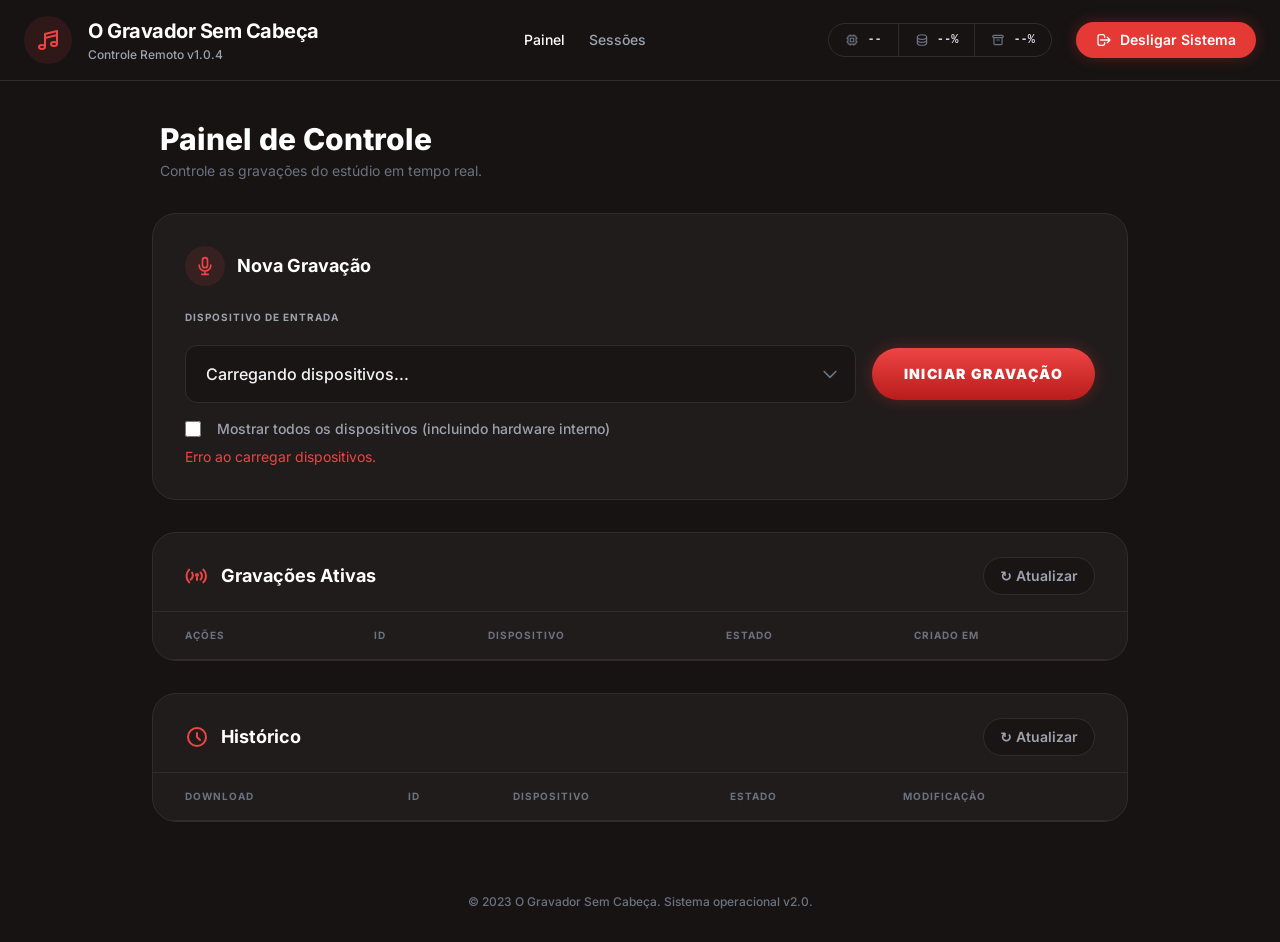
==== static/index.html @ ab33f211 "feat(ui): dark design system, session takes, tests, and Python 3.9 support - new offline dark design" ====
<!DOCTYPE html>
<html lang="pt-br">
<head>
    <meta charset="UTF-8">
    <meta name="viewport" content="width=device-width, initial-scale=1.0">
    <title>O Gravador Sem Cabeça</title>
    <script src="/static/js/tailwind.config.js"></script>
    <script src="/static/js/tailwind.min.js"></script>
    <link rel="stylesheet" href="/static/css/app.css">
    <script src="/static/js/app.js"></script>
</head>
<body class="min-h-screen flex flex-col">

    <header id="app-header" data-page="dashboard"></header>

    <main class="flex-1 max-w-5xl mx-auto w-full px-4 md:px-6 py-8 md:py-10 flex flex-col gap-8">

        <div class="flex items-center justify-between px-2">
            <div>
                <h1 class="text-2xl md:text-3xl font-extrabold text-white">Painel de Controle</h1>
                <p class="text-sm text-gray-500 mt-1">Controle as gravações do estúdio em tempo real.</p>
            </div>
        </div>

        <!-- Nova Gravação -->
        <div class="card-bg rounded-3xl border border-custom p-6 md:p-8">
            <div class="flex items-center gap-3 mb-6">
                <div class="w-10 h-10 rounded-full bg-red-500/10 flex items-center justify-center text-red-500">
                    <svg class="w-5 h-5" fill="none" stroke="currentColor" viewBox="0 0 24 24"><path stroke-linecap="round" stroke-linejoin="round" stroke-width="2" d="M19 11a7 7 0 01-7 7m0 0a7 7 0 01-7-7m7 7v4m0 0H8m4 0h4m-4-8a3 3 0 01-3-3V5a3 3 0 116 0v6a3 3 0 01-3 3z"></path></svg>
                </div>
                <h3 class="text-lg font-bold text-white">Nova Gravação</h3>
            </div>

            <div class="flex flex-wrap items-center gap-4">
                <label class="block text-[10px] font-bold text-gray-400 uppercase tracking-widest mb-1 w-full">Dispositivo de Entrada</label>
                <div class="relative flex-1 min-w-[250px]">
                    <select id="deviceSelect" class="input-bg border border-custom rounded-xl w-full py-4 pl-5 pr-12 text-gray-100 font-medium appearance-none focus:outline-none focus:border-red-500/50 transition-colors cursor-pointer">
                        <option value="" disabled selected class="bg-card">Carregando dispositivos...</option>
                    </select>
                    <div class="absolute right-4 top-1/2 -translate-y-1/2 text-gray-500 pointer-events-none">
                        <svg class="w-5 h-5" fill="none" stroke="currentColor" viewBox="0 0 24 24"><path stroke-linecap="round" stroke-linejoin="round" stroke-width="2" d="M19 9l-7 7-7-7"></path></svg>
                    </div>
                </div>
                <button id="btnRecord" class="bg-gradient-to-b from-[#ef4444] to-[#b91c1c] hover:from-red-500 hover:to-red-700 text-white font-black py-4 px-8 rounded-full transition-all shadow-[0_0_15px_rgba(229,57,53,0.3)] text-sm tracking-widest">
                    INICIAR GRAVAÇÃO
                </button>
            </div>

            <div class="mt-4 flex items-center gap-2">
                <input id="showAllDevices" type="checkbox" class="w-4 h-4 accent-red-500 bg-surface border-custom rounded">
                <label for="showAllDevices" class="ml-2 text-sm font-medium text-gray-400 select-none cursor-pointer">Mostrar todos os dispositivos (incluindo hardware interno)</label>
            </div>

            <div id="lastRecordResult" class="hidden mt-4 p-4 bg-card border border-custom rounded-xl text-red-400 font-mono text-sm"></div>
            <p id="statusMsg" class="mt-2 text-sm h-5 text-red-500"></p>
        </div>

        <!-- Gravações Ativas -->
        <div class="card-bg rounded-3xl border border-custom overflow-hidden">
            <div class="flex justify-between items-center mb-4 px-6 md:px-8 pt-6">
                <div class="flex items-center gap-3">
                    <svg class="w-6 h-6 text-red-500" fill="none" stroke="currentColor" viewBox="0 0 24 24"><path stroke-linecap="round" stroke-linejoin="round" stroke-width="2" d="M15.536 8.464a5 5 0 010 7.072m2.828-9.9a9 9 0 010 12.728M5.586 15.536a5 5 0 001.414-7.072m-2.828 9.9a9 9 0 010-12.728M12 12a1 1 0 100-2 1 1 0 000 2zm0 0v4"></path></svg>
                    <h3 class="text-lg font-bold text-white">Gravações Ativas</h3>
                </div>
                <button onclick="loadRecordings()" class="input-bg border border-custom hover:border-gray-500 text-gray-400 hover:text-white text-sm font-semibold py-2 px-4 rounded-full transition-colors">
                    ↻ Atualizar
                </button>
            </div>
            <div class="overflow-x-auto">
                <table class="w-full text-left border-collapse min-w-[640px]">
                    <thead>
                        <tr class="border-y border-custom text-[10px] uppercase tracking-widest text-gray-500 bg-surface/50">
                            <th class="px-6 md:px-8 py-4 font-bold">Ações</th>
                            <th class="px-6 py-4 font-bold">ID</th>
                            <th class="px-6 py-4 font-bold">Dispositivo</th>
                            <th class="px-6 py-4 font-bold">Estado</th>
                            <th class="px-6 md:px-8 py-4 font-bold">Criado em</th>
                        </tr>
                    </thead>
                    <tbody id="recordingsTable" class="text-sm font-medium text-gray-300"></tbody>
                </table>
            </div>
        </div>

        <!-- Histórico -->
        <div class="card-bg rounded-3xl border border-custom overflow-hidden">
            <div class="flex justify-between items-center mb-4 px-6 md:px-8 pt-6">
                <div class="flex items-center gap-3">
                    <svg class="w-6 h-6 text-red-500" fill="none" stroke="currentColor" viewBox="0 0 24 24"><path stroke-linecap="round" stroke-linejoin="round" stroke-width="2" d="M12 8v4l3 3m6-3a9 9 0 11-18 0 9 9 0 0118 0z"></path></svg>
                    <h3 class="text-lg font-bold text-white">Histórico</h3>
                </div>
                <button onclick="loadHistory()" class="input-bg border border-custom hover:border-gray-500 text-gray-400 hover:text-white text-sm font-semibold py-2 px-4 rounded-full transition-colors">
                    ↻ Atualizar
                </button>
            </div>
            <div class="overflow-x-auto">
                <table class="w-full text-left border-collapse min-w-[640px]">
                    <thead>
                        <tr class="border-y border-custom text-[10px] uppercase tracking-widest text-gray-500 bg-surface/50">
                            <th class="px-6 md:px-8 py-4 font-bold">Download</th>
                            <th class="px-6 py-4 font-bold">ID</th>
                            <th class="px-6 py-4 font-bold">Dispositivo</th>
                            <th class="px-6 py-4 font-bold">Estado</th>
                            <th class="px-6 md:px-8 py-4 font-bold">Modificação</th>
                        </tr>
                    </thead>
                    <tbody id="historyTable" class="text-sm font-medium text-gray-300"></tbody>
                </table>
            </div>
        </div>
    </main>

    <!-- Rodapé -->
    <footer class="py-8 text-center text-xs text-gray-500 font-medium">
        &copy; 2023 O Gravador Sem Cabeça. Sistema operacional v2.0.
    </footer>

    <script>
        let allDevices = [];

        const select = document.getElementById('deviceSelect');
        const btnRecord = document.getElementById('btnRecord');
        const statusMsg = document.getElementById('statusMsg');
        const lastRecordResult = document.getElementById('lastRecordResult');
        const tableBodyRecordings = document.querySelector('#recordingsTable');
        const tableBodyHistory = document.querySelector('#historyTable');
        const showAllCheckbox = document.getElementById('showAllDevices');

        const STATE_ICONS = {
            'recording': '<span class="text-lg leading-none text-red-500">🔴</span>',
            'new': '<span class="text-lg leading-none text-yellow-500">🟡</span>',
            'stopped': '<span class="text-lg leading-none text-green-400">✅</span>'
        };

        // --- Lógica de Dispositivos ---
        function renderDevices() {
            const showAll = showAllCheckbox.checked;

            select.innerHTML = '<option value="" disabled selected class="bg-card">Selecione um dispositivo</option>';

            let filtered = allDevices.filter(d => {
                if (d.name === 'null') return true;
                if (showAll) return true;
                return d.name.startsWith('plughw');
            });

            filtered.sort((a, b) => {
                if (a.name === 'null') return -1;
                if (b.name === 'null') return 1;
                return a.name.localeCompare(b.name);
            });

            filtered.forEach(d => {
                const opt = document.createElement('option');
                opt.value = d.name;
                opt.textContent = d.name;
                opt.className = 'bg-card';
                select.appendChild(opt);
            });
        }

        async function loadDevices() {
            try {
                const data = await api('/devices');
                allDevices = data.devices || [];
                renderDevices();
            } catch (e) {
                statusMsg.textContent = 'Erro ao carregar dispositivos.';
            }
        }

        showAllCheckbox.addEventListener('change', renderDevices);

        btnRecord.addEventListener('click', async () => {
            if (!select.value) return;
            btnRecord.disabled = true;
            try {
                const res = await fetch(`${API_BASE}/record`, {
                    method: 'POST',
                    headers: { 'Content-Type': 'application/json' },
                    body: JSON.stringify({ device: select.value })
                });
                if (res.ok) {
                    const d = await res.json();
                    lastRecordResult.innerHTML = `Gravação <strong>${d.id.substring(0, 8)}</strong> iniciada.`;
                    lastRecordResult.classList.remove('hidden');
                    loadRecordings();
                }
            } finally {
                btnRecord.disabled = false;
            }
        });

        // --- Tabelas ---
        function createTableRow(rec, isHistory = false) {
            const tr = document.createElement('tr');
            tr.className = "border-b border-custom hover:bg-[#2a2424] transition-colors";

            const tdAction = document.createElement('td');
            tdAction.className = 'px-6 md:px-8 py-4';
            const actions = document.createElement('div');
            actions.className = 'flex items-center gap-2';

            const link = document.createElement('a');
            link.href = `/api/v1/result/${rec.id}`;
            link.className = 'w-9 h-9 flex items-center justify-center bg-surface text-cyan-400 rounded-lg border border-custom hover:border-cyan-500 transition-colors';
            link.innerHTML = '⤓';
            actions.appendChild(link);

            if (!isHistory) {
                const btnStop = document.createElement('button');
                btnStop.innerHTML = '⏹';
                if (rec.state === 'recording') {
                    btnStop.className = 'w-9 h-9 flex items-center justify-center bg-surface text-red-500 rounded-lg border border-custom hover:border-red-500 transition-colors';
                    btnStop.onclick = () => stopRecording(rec.id);
                } else {
                    btnStop.className = 'w-9 h-9 flex items-center justify-center bg-surface text-gray-600 rounded-lg border border-custom cursor-not-allowed';
                }
                actions.appendChild(btnStop);
            }
            tdAction.appendChild(actions);
            tr.appendChild(tdAction);

            const cell = (html, cls = 'px-6 py-4') => {
                const td = document.createElement('td');
                td.className = cls;
                td.innerHTML = html;
                tr.appendChild(td);
            };
            cell(`<span class="font-mono text-gray-500">${rec.id.substring(0, 8)}</span>`);
            cell(`<span class="font-medium text-white">${rec.device_name}</span>`);
            cell(STATE_ICONS[rec.state] || rec.state);
            cell(`<span class="text-gray-400 font-mono text-xs">${formatTimestamp(isHistory ? rec.last_modification : rec.created_at)}</span>`);

            return tr;
        }

        async function loadRecordings() {
            try {
                const data = await api('/recordings');
                const list = data.recordings || data;
                tableBodyRecordings.innerHTML = '';
                list.sort((a, b) => b.created_at - a.created_at).forEach(r => tableBodyRecordings.appendChild(createTableRow(r, false)));
            } catch (e) {}
        }

        async function loadHistory() {
            try {
                const data = await api('/history');
                const list = data.history || data;
                tableBodyHistory.innerHTML = '';
                list.sort((a, b) => b.created_at - a.created_at).forEach(r => tableBodyHistory.appendChild(createTableRow(r, true)));
            } catch (e) {}
        }

        async function stopRecording(id) {
            await api('/stop', {
                method: 'POST',
                headers: { 'Content-Type': 'application/json' },
                body: JSON.stringify({ id: id })
            });
            loadRecordings();
            loadHistory();
        }

        loadDevices();
        loadRecordings();
        loadHistory();
    </script>
</body>
</html>
---- static/css/app.css ----
@font-face {
  font-family: 'Inter Variable';
  font-style: normal;
  font-display: swap;
  font-weight: 100 900;
  src: url('/static/fonts/inter-latin-wght-normal.woff2') format('woff2-variations');
  unicode-range: U+0000-00FF,U+0131,U+0152-0153,U+02BB-02BC,U+02C6,U+02DA,U+02DC,U+0304,U+0308,U+0329,U+2000-206F,U+20AC,U+2122,U+2191,U+2193,U+2212,U+2215,U+FEFF,U+FFFD;
}

body {
  font-family: 'Inter Variable', Inter, system-ui, -apple-system, 'Segoe UI', Roboto, sans-serif;
  background-color: #171313;
  color: #e5e5e5;
}

/* Painel/Superfícies */
.card-bg {
  background-color: #211c1c;
}

.input-bg {
  background-color: #1a1515;
}

.border-custom {
  border-color: #332b2b;
}

/* Efeito de pulso para o botão de gravar */
@keyframes pulse-red {
  0% { box-shadow: 0 0 0 0 rgba(239, 68, 68, 0.4); }
  70% { box-shadow: 0 0 0 30px rgba(239, 68, 68, 0); }
  100% { box-shadow: 0 0 0 0 rgba(239, 68, 68, 0); }
}

.glow-effect {
  animation: pulse-red 2.5s infinite;
}
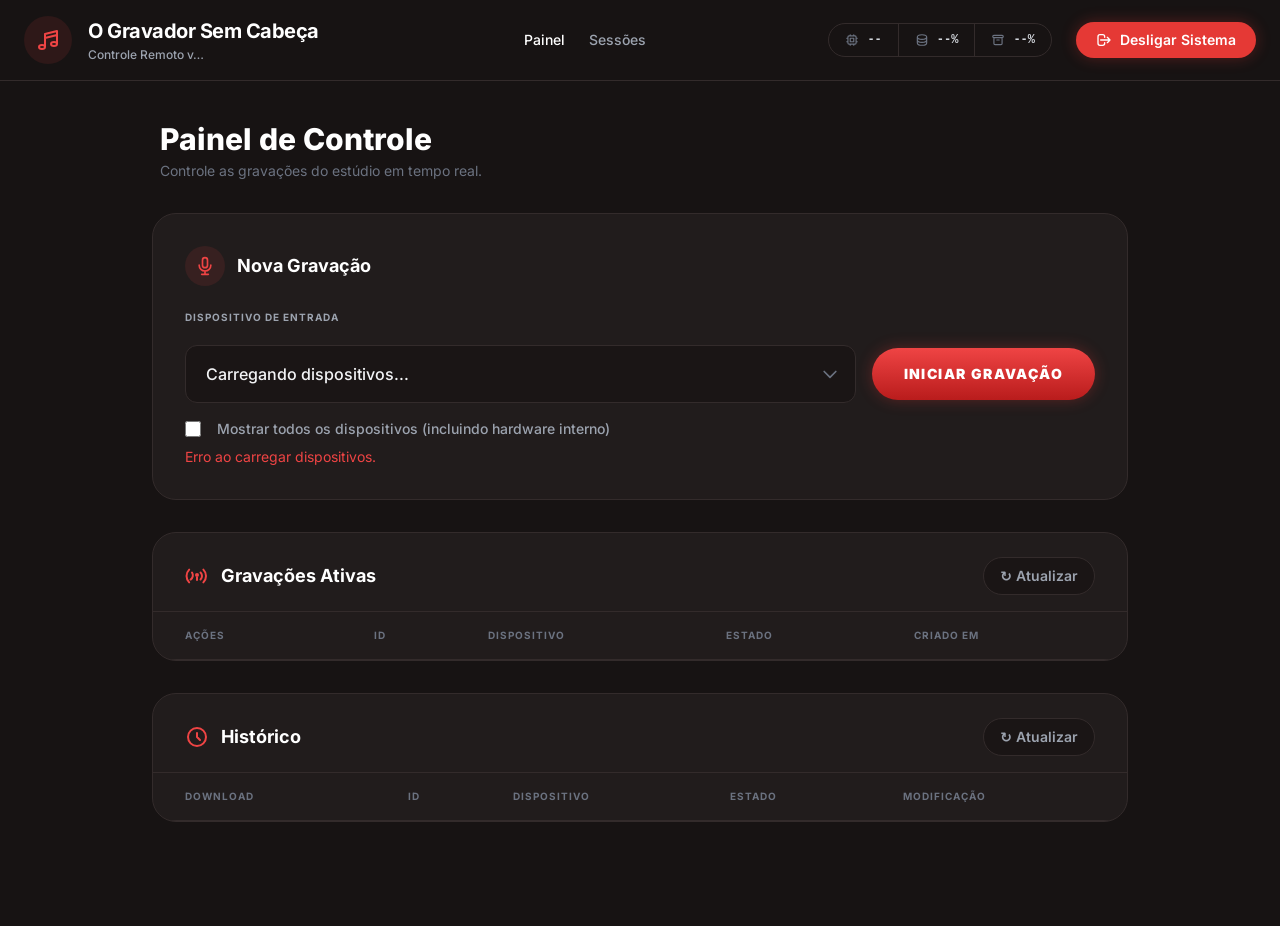
==== commit 3044577c: "chore: commitizen versioning and git info in the UI" ====
--- a/static/index.html
+++ b/static/index.html
@@ -112,7 +112,7 @@
 
     <!-- Rodapé -->
     <footer class="py-8 text-center text-xs text-gray-500 font-medium">
-        &copy; 2023 O Gravador Sem Cabeça. Sistema operacional v2.0.
+        <span id="app-git-info"></span>
     </footer>
 
     <script>
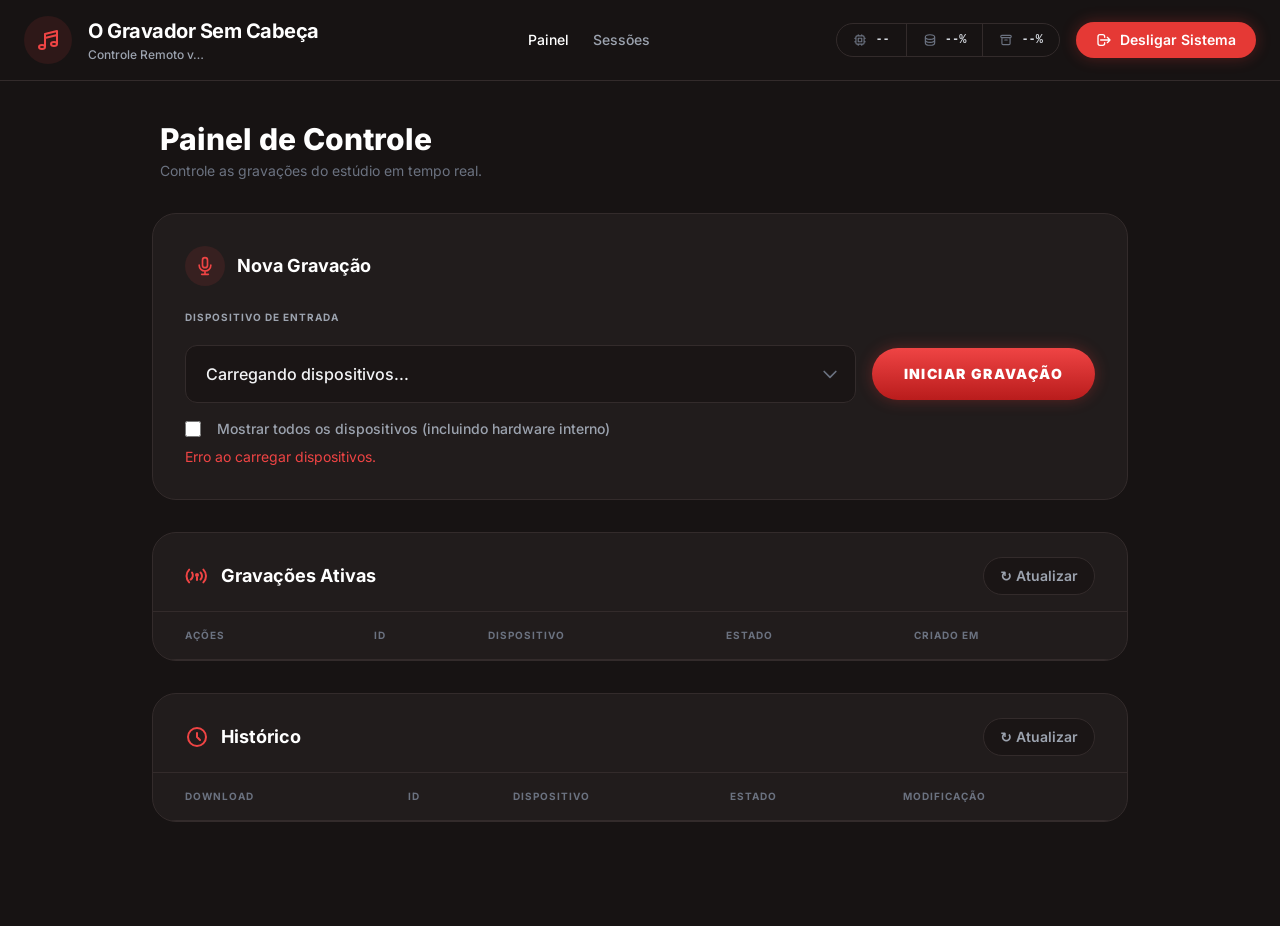
==== commit 73fd8fc0: "feat(ui): responsive header and mobile card layouts" ====
--- a/static/index.html
+++ b/static/index.html
@@ -41,7 +41,7 @@
                         <svg class="w-5 h-5" fill="none" stroke="currentColor" viewBox="0 0 24 24"><path stroke-linecap="round" stroke-linejoin="round" stroke-width="2" d="M19 9l-7 7-7-7"></path></svg>
                     </div>
                 </div>
-                <button id="btnRecord" class="bg-gradient-to-b from-[#ef4444] to-[#b91c1c] hover:from-red-500 hover:to-red-700 text-white font-black py-4 px-8 rounded-full transition-all shadow-[0_0_15px_rgba(229,57,53,0.3)] text-sm tracking-widest">
+                <button id="btnRecord" class="bg-gradient-to-b from-[#ef4444] to-[#b91c1c] hover:from-red-500 hover:to-red-700 text-white font-black py-4 px-8 rounded-full transition-all shadow-[0_0_15px_rgba(229,57,53,0.3)] text-sm tracking-widest w-full md:w-auto">
                     INICIAR GRAVAÇÃO
                 </button>
             </div>
@@ -66,7 +66,7 @@
                     ↻ Atualizar
                 </button>
             </div>
-            <div class="overflow-x-auto">
+            <div class="overflow-x-auto hidden md:block">
                 <table class="w-full text-left border-collapse min-w-[640px]">
                     <thead>
                         <tr class="border-y border-custom text-[10px] uppercase tracking-widest text-gray-500 bg-surface/50">
@@ -80,6 +80,7 @@
                     <tbody id="recordingsTable" class="text-sm font-medium text-gray-300"></tbody>
                 </table>
             </div>
+            <div id="recordingsCards" class="md:hidden flex flex-col gap-3 p-4 md:p-6"></div>
         </div>
 
         <!-- Histórico -->
@@ -93,7 +94,7 @@
                     ↻ Atualizar
                 </button>
             </div>
-            <div class="overflow-x-auto">
+            <div class="overflow-x-auto hidden md:block">
                 <table class="w-full text-left border-collapse min-w-[640px]">
                     <thead>
                         <tr class="border-y border-custom text-[10px] uppercase tracking-widest text-gray-500 bg-surface/50">
@@ -107,6 +108,7 @@
                     <tbody id="historyTable" class="text-sm font-medium text-gray-300"></tbody>
                 </table>
             </div>
+            <div id="historyCards" class="md:hidden flex flex-col gap-3 p-4 md:p-6"></div>
         </div>
     </main>
 
@@ -124,6 +126,8 @@
         const lastRecordResult = document.getElementById('lastRecordResult');
         const tableBodyRecordings = document.querySelector('#recordingsTable');
         const tableBodyHistory = document.querySelector('#historyTable');
+        const cardsRecordings = document.querySelector('#recordingsCards');
+        const cardsHistory = document.querySelector('#historyCards');
         const showAllCheckbox = document.getElementById('showAllDevices');
 
         const STATE_ICONS = {
@@ -235,12 +239,59 @@
             return tr;
         }
 
+        function createRecordCard(rec, isHistory = false) {
+            const card = document.createElement('div');
+            card.className = 'bg-surface border border-custom rounded-2xl p-4 flex flex-col gap-3';
+
+            const header = document.createElement('div');
+            header.className = 'flex items-start justify-between gap-3';
+            header.innerHTML = `
+                <div class="min-w-0">
+                    <div class="font-medium text-white truncate">${rec.device_name}</div>
+                    <div class="font-mono text-gray-500 text-xs mt-0.5">${rec.id.substring(0, 8)}</div>
+                </div>
+                <div class="text-lg leading-none shrink-0">${STATE_ICONS[rec.state] || rec.state}</div>`;
+            card.appendChild(header);
+
+            const meta = document.createElement('div');
+            meta.className = 'text-gray-400 font-mono text-xs';
+            meta.textContent = formatTimestamp(isHistory ? rec.last_modification : rec.created_at);
+            card.appendChild(meta);
+
+            const actions = document.createElement('div');
+            actions.className = 'flex items-center gap-2';
+            const link = document.createElement('a');
+            link.href = `/api/v1/result/${rec.id}`;
+            link.className = 'w-9 h-9 flex items-center justify-center bg-card text-cyan-400 rounded-lg border border-custom hover:border-cyan-500 transition-colors';
+            link.innerHTML = '⤓';
+            actions.appendChild(link);
+
+            if (!isHistory) {
+                const btnStop = document.createElement('button');
+                btnStop.innerHTML = '⏹';
+                if (rec.state === 'recording') {
+                    btnStop.className = 'w-9 h-9 flex items-center justify-center bg-card text-red-500 rounded-lg border border-custom hover:border-red-500 transition-colors';
+                    btnStop.onclick = () => stopRecording(rec.id);
+                } else {
+                    btnStop.className = 'w-9 h-9 flex items-center justify-center bg-card text-gray-600 rounded-lg border border-custom cursor-not-allowed';
+                }
+                actions.appendChild(btnStop);
+            }
+            card.appendChild(actions);
+
+            return card;
+        }
+
         async function loadRecordings() {
             try {
                 const data = await api('/recordings');
                 const list = data.recordings || data;
                 tableBodyRecordings.innerHTML = '';
-                list.sort((a, b) => b.created_at - a.created_at).forEach(r => tableBodyRecordings.appendChild(createTableRow(r, false)));
+                cardsRecordings.innerHTML = '';
+                list.sort((a, b) => b.created_at - a.created_at).forEach(r => {
+                    tableBodyRecordings.appendChild(createTableRow(r, false));
+                    cardsRecordings.appendChild(createRecordCard(r, false));
+                });
             } catch (e) {}
         }
 
@@ -249,7 +300,11 @@
                 const data = await api('/history');
                 const list = data.history || data;
                 tableBodyHistory.innerHTML = '';
-                list.sort((a, b) => b.created_at - a.created_at).forEach(r => tableBodyHistory.appendChild(createTableRow(r, true)));
+                cardsHistory.innerHTML = '';
+                list.sort((a, b) => b.created_at - a.created_at).forEach(r => {
+                    tableBodyHistory.appendChild(createTableRow(r, true));
+                    cardsHistory.appendChild(createRecordCard(r, true));
+                });
             } catch (e) {}
         }
 
@@ -263,6 +318,11 @@
             loadHistory();
         }
 
+        window.matchMedia('(min-width: 768px)').addEventListener('change', () => {
+            loadRecordings();
+            loadHistory();
+        });
+
         loadDevices();
         loadRecordings();
         loadHistory();
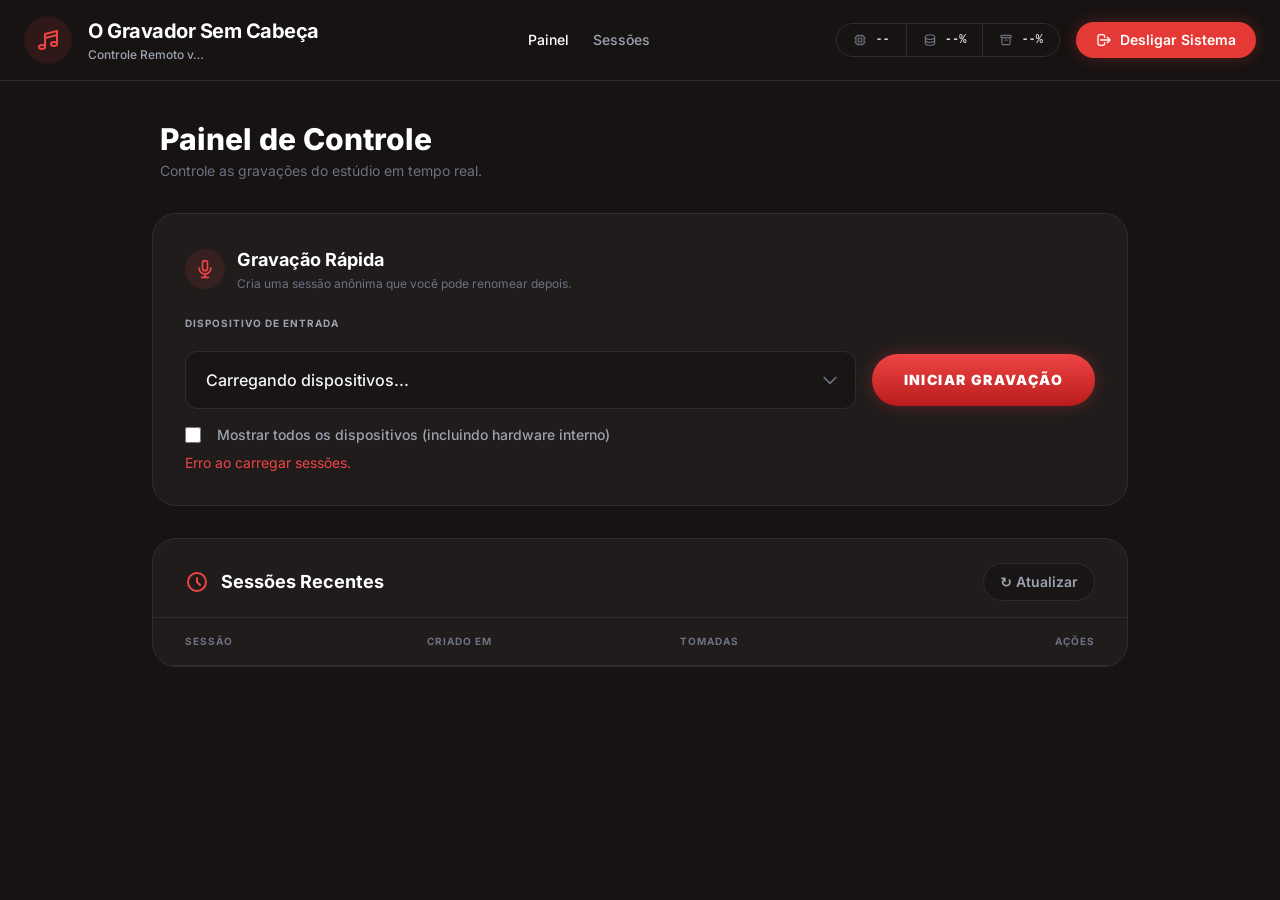
==== commit 9c5fb6cc: "feat(dashboard): unify quick record into anonymous sessions The dashboard quick record now creates a" ====
--- a/static/index.html
+++ b/static/index.html
@@ -22,93 +22,93 @@
             </div>
         </div>
 
-        <!-- Nova Gravação -->
+        <!-- Gravação Rápida -->
         <div class="card-bg rounded-3xl border border-custom p-6 md:p-8">
             <div class="flex items-center gap-3 mb-6">
                 <div class="w-10 h-10 rounded-full bg-red-500/10 flex items-center justify-center text-red-500">
                     <svg class="w-5 h-5" fill="none" stroke="currentColor" viewBox="0 0 24 24"><path stroke-linecap="round" stroke-linejoin="round" stroke-width="2" d="M19 11a7 7 0 01-7 7m0 0a7 7 0 01-7-7m7 7v4m0 0H8m4 0h4m-4-8a3 3 0 01-3-3V5a3 3 0 116 0v6a3 3 0 01-3 3z"></path></svg>
                 </div>
-                <h3 class="text-lg font-bold text-white">Nova Gravação</h3>
-            </div>
-
-            <div class="flex flex-wrap items-center gap-4">
-                <label class="block text-[10px] font-bold text-gray-400 uppercase tracking-widest mb-1 w-full">Dispositivo de Entrada</label>
-                <div class="relative flex-1 min-w-[250px]">
-                    <select id="deviceSelect" class="input-bg border border-custom rounded-xl w-full py-4 pl-5 pr-12 text-gray-100 font-medium appearance-none focus:outline-none focus:border-red-500/50 transition-colors cursor-pointer">
-                        <option value="" disabled selected class="bg-card">Carregando dispositivos...</option>
-                    </select>
-                    <div class="absolute right-4 top-1/2 -translate-y-1/2 text-gray-500 pointer-events-none">
-                        <svg class="w-5 h-5" fill="none" stroke="currentColor" viewBox="0 0 24 24"><path stroke-linecap="round" stroke-linejoin="round" stroke-width="2" d="M19 9l-7 7-7-7"></path></svg>
+                <div>
+                    <h3 class="text-lg font-bold text-white">Gravação Rápida</h3>
+                    <p class="text-xs text-gray-500 mt-0.5">Cria uma sessão anônima que você pode renomear depois.</p>
+                </div>
+            </div>
+
+            <!-- Estado: pronto para gravar -->
+            <div id="devicePicker">
+                <div class="flex flex-wrap items-center gap-4">
+                    <label class="block text-[10px] font-bold text-gray-400 uppercase tracking-widest mb-1 w-full">Dispositivo de Entrada</label>
+                    <div class="relative flex-1 min-w-[250px]">
+                        <select id="deviceSelect" class="input-bg border border-custom rounded-xl w-full py-4 pl-5 pr-12 text-gray-100 font-medium appearance-none focus:outline-none focus:border-red-500/50 transition-colors cursor-pointer">
+                            <option value="" disabled selected class="bg-card">Carregando dispositivos...</option>
+                        </select>
+                        <div class="absolute right-4 top-1/2 -translate-y-1/2 text-gray-500 pointer-events-none">
+                            <svg class="w-5 h-5" fill="none" stroke="currentColor" viewBox="0 0 24 24"><path stroke-linecap="round" stroke-linejoin="round" stroke-width="2" d="M19 9l-7 7-7-7"></path></svg>
+                        </div>
                     </div>
-                </div>
-                <button id="btnRecord" class="bg-gradient-to-b from-[#ef4444] to-[#b91c1c] hover:from-red-500 hover:to-red-700 text-white font-black py-4 px-8 rounded-full transition-all shadow-[0_0_15px_rgba(229,57,53,0.3)] text-sm tracking-widest w-full md:w-auto">
-                    INICIAR GRAVAÇÃO
-                </button>
-            </div>
-
-            <div class="mt-4 flex items-center gap-2">
-                <input id="showAllDevices" type="checkbox" class="w-4 h-4 accent-red-500 bg-surface border-custom rounded">
-                <label for="showAllDevices" class="ml-2 text-sm font-medium text-gray-400 select-none cursor-pointer">Mostrar todos os dispositivos (incluindo hardware interno)</label>
-            </div>
-
-            <div id="lastRecordResult" class="hidden mt-4 p-4 bg-card border border-custom rounded-xl text-red-400 font-mono text-sm"></div>
+                    <button id="btnRecord" class="bg-gradient-to-b from-[#ef4444] to-[#b91c1c] hover:from-red-500 hover:to-red-700 text-white font-black py-4 px-8 rounded-full transition-all shadow-[0_0_15px_rgba(229,57,53,0.3)] text-sm tracking-widest w-full md:w-auto">
+                        INICIAR GRAVAÇÃO
+                    </button>
+                </div>
+
+                <div class="mt-4 flex items-center gap-2">
+                    <input id="showAllDevices" type="checkbox" class="w-4 h-4 accent-red-500 bg-surface border-custom rounded">
+                    <label for="showAllDevices" class="ml-2 text-sm font-medium text-gray-400 select-none cursor-pointer">Mostrar todos os dispositivos (incluindo hardware interno)</label>
+                </div>
+            </div>
+
+            <!-- Estado: gravando -->
+            <div id="recordingView" class="hidden">
+                <div class="flex flex-col md:flex-row md:items-center gap-6">
+                    <div class="flex-1">
+                        <div class="flex items-center gap-3">
+                            <div class="w-3 h-3 bg-red-500 rounded-full animate-pulse"></div>
+                            <span class="text-sm font-bold tracking-widest text-red-400">GRAVANDO</span>
+                            <span id="recElapsed" class="font-mono text-gray-300 text-lg">00:00</span>
+                        </div>
+                        <p id="recDevice" class="text-xs text-gray-500 mt-2 font-mono truncate"></p>
+                        <p class="text-xs text-gray-500 mt-1">Sessão anônima criada. Ao parar, você poderá renomeá-la e ver as tomadas.</p>
+                    </div>
+                    <button id="btnStop" class="bg-gradient-to-b from-slate-600 to-slate-900 hover:from-slate-500 hover:to-slate-800 text-white font-black py-4 px-8 rounded-full transition-all text-sm tracking-widest w-full md:w-auto">
+                        PARAR GRAVAÇÃO
+                    </button>
+                </div>
+            </div>
+
             <p id="statusMsg" class="mt-2 text-sm h-5 text-red-500"></p>
         </div>
 
-        <!-- Gravações Ativas -->
+        <!-- Sessões Recentes -->
         <div class="card-bg rounded-3xl border border-custom overflow-hidden">
             <div class="flex justify-between items-center mb-4 px-6 md:px-8 pt-6">
                 <div class="flex items-center gap-3">
-                    <svg class="w-6 h-6 text-red-500" fill="none" stroke="currentColor" viewBox="0 0 24 24"><path stroke-linecap="round" stroke-linejoin="round" stroke-width="2" d="M15.536 8.464a5 5 0 010 7.072m2.828-9.9a9 9 0 010 12.728M5.586 15.536a5 5 0 001.414-7.072m-2.828 9.9a9 9 0 010-12.728M12 12a1 1 0 100-2 1 1 0 000 2zm0 0v4"></path></svg>
-                    <h3 class="text-lg font-bold text-white">Gravações Ativas</h3>
-                </div>
-                <button onclick="loadRecordings()" class="input-bg border border-custom hover:border-gray-500 text-gray-400 hover:text-white text-sm font-semibold py-2 px-4 rounded-full transition-colors">
+                    <svg class="w-6 h-6 text-red-500" fill="none" stroke="currentColor" viewBox="0 0 24 24"><path stroke-linecap="round" stroke-linejoin="round" stroke-width="2" d="M12 8v4l3 3m6-3a9 9 0 11-18 0 9 9 0 0118 0z"></path></svg>
+                    <h3 class="text-lg font-bold text-white">Sessões Recentes</h3>
+                </div>
+                <button onclick="loadSessions()" class="input-bg border border-custom hover:border-gray-500 text-gray-400 hover:text-white text-sm font-semibold py-2 px-4 rounded-full transition-colors">
                     ↻ Atualizar
                 </button>
             </div>
+
             <div class="overflow-x-auto hidden md:block">
                 <table class="w-full text-left border-collapse min-w-[640px]">
                     <thead>
                         <tr class="border-y border-custom text-[10px] uppercase tracking-widest text-gray-500 bg-surface/50">
-                            <th class="px-6 md:px-8 py-4 font-bold">Ações</th>
-                            <th class="px-6 py-4 font-bold">ID</th>
-                            <th class="px-6 py-4 font-bold">Dispositivo</th>
-                            <th class="px-6 py-4 font-bold">Estado</th>
-                            <th class="px-6 md:px-8 py-4 font-bold">Criado em</th>
+                            <th class="px-6 md:px-8 py-4 font-bold">Sessão</th>
+                            <th class="px-6 py-4 font-bold">Criado em</th>
+                            <th class="px-6 py-4 font-bold">Tomadas</th>
+                            <th class="px-6 md:px-8 py-4 font-bold text-right">Ações</th>
                         </tr>
                     </thead>
-                    <tbody id="recordingsTable" class="text-sm font-medium text-gray-300"></tbody>
+                    <tbody id="sessionsTable" class="text-sm font-medium text-gray-300"></tbody>
                 </table>
             </div>
-            <div id="recordingsCards" class="md:hidden flex flex-col gap-3 p-4 md:p-6"></div>
-        </div>
-
-        <!-- Histórico -->
-        <div class="card-bg rounded-3xl border border-custom overflow-hidden">
-            <div class="flex justify-between items-center mb-4 px-6 md:px-8 pt-6">
-                <div class="flex items-center gap-3">
-                    <svg class="w-6 h-6 text-red-500" fill="none" stroke="currentColor" viewBox="0 0 24 24"><path stroke-linecap="round" stroke-linejoin="round" stroke-width="2" d="M12 8v4l3 3m6-3a9 9 0 11-18 0 9 9 0 0118 0z"></path></svg>
-                    <h3 class="text-lg font-bold text-white">Histórico</h3>
-                </div>
-                <button onclick="loadHistory()" class="input-bg border border-custom hover:border-gray-500 text-gray-400 hover:text-white text-sm font-semibold py-2 px-4 rounded-full transition-colors">
-                    ↻ Atualizar
-                </button>
-            </div>
-            <div class="overflow-x-auto hidden md:block">
-                <table class="w-full text-left border-collapse min-w-[640px]">
-                    <thead>
-                        <tr class="border-y border-custom text-[10px] uppercase tracking-widest text-gray-500 bg-surface/50">
-                            <th class="px-6 md:px-8 py-4 font-bold">Download</th>
-                            <th class="px-6 py-4 font-bold">ID</th>
-                            <th class="px-6 py-4 font-bold">Dispositivo</th>
-                            <th class="px-6 py-4 font-bold">Estado</th>
-                            <th class="px-6 md:px-8 py-4 font-bold">Modificação</th>
-                        </tr>
-                    </thead>
-                    <tbody id="historyTable" class="text-sm font-medium text-gray-300"></tbody>
-                </table>
-            </div>
-            <div id="historyCards" class="md:hidden flex flex-col gap-3 p-4 md:p-6"></div>
+            <div id="sessionsCards" class="md:hidden flex flex-col gap-3 p-4 md:p-6"></div>
+
+            <div id="emptyState" class="hidden p-12 text-center">
+                <div class="w-14 h-14 mx-auto rounded-full bg-card border border-custom flex items-center justify-center text-2xl">🎙️</div>
+                <p class="mt-4 text-gray-500 font-medium">Nenhuma sessão ainda. Pressione INICIAR GRAVAÇÃO para começar!</p>
+            </div>
         </div>
     </main>
 
@@ -119,22 +119,23 @@
 
     <script>
         let allDevices = [];
+        let currentQuick = null;
+        let quickState = 'idle';
+        let recStartTime = null;
+        let recTimer = null;
 
         const select = document.getElementById('deviceSelect');
         const btnRecord = document.getElementById('btnRecord');
+        const btnStop = document.getElementById('btnStop');
         const statusMsg = document.getElementById('statusMsg');
-        const lastRecordResult = document.getElementById('lastRecordResult');
-        const tableBodyRecordings = document.querySelector('#recordingsTable');
-        const tableBodyHistory = document.querySelector('#historyTable');
-        const cardsRecordings = document.querySelector('#recordingsCards');
-        const cardsHistory = document.querySelector('#historyCards');
         const showAllCheckbox = document.getElementById('showAllDevices');
-
-        const STATE_ICONS = {
-            'recording': '<span class="text-lg leading-none text-red-500">🔴</span>',
-            'new': '<span class="text-lg leading-none text-yellow-500">🟡</span>',
-            'stopped': '<span class="text-lg leading-none text-green-400">✅</span>'
-        };
+        const devicePicker = document.getElementById('devicePicker');
+        const recordingView = document.getElementById('recordingView');
+        const recElapsed = document.getElementById('recElapsed');
+        const recDevice = document.getElementById('recDevice');
+        const tableBody = document.querySelector('#sessionsTable');
+        const cardsContainer = document.querySelector('#sessionsCards');
+        const emptyState = document.getElementById('emptyState');
 
         // --- Lógica de Dispositivos ---
         function renderDevices() {
@@ -175,157 +176,187 @@
 
         showAllCheckbox.addEventListener('change', renderDevices);
 
-        btnRecord.addEventListener('click', async () => {
-            if (!select.value) return;
+        // --- Gravação Rápida ---
+        function startElapsedTimer() {
+            recStartTime = Date.now();
+            clearInterval(recTimer);
+            recTimer = setInterval(() => {
+                const s = Math.floor((Date.now() - recStartTime) / 1000);
+                const hh = String(Math.floor(s / 3600)).padStart(2, '0');
+                const mm = String(Math.floor((s % 3600) / 60)).padStart(2, '0');
+                const ss = String(s % 60).padStart(2, '0');
+                recElapsed.textContent = `${hh}:${mm}:${ss}`;
+            }, 1000);
+        }
+
+        function stopElapsedTimer() {
+            clearInterval(recTimer);
+            recTimer = null;
+            recStartTime = null;
+        }
+
+        function renderQuickState() {
+            devicePicker.classList.toggle('hidden', quickState === 'recording');
+            recordingView.classList.toggle('hidden', quickState !== 'recording');
+        }
+
+        async function startQuickRecord() {
+            if (!select.value) {
+                statusMsg.textContent = 'Selecione um dispositivo.';
+                return;
+            }
             btnRecord.disabled = true;
+            statusMsg.textContent = '';
             try {
-                const res = await fetch(`${API_BASE}/record`, {
+                const data = await api('/quick/start', {
                     method: 'POST',
                     headers: { 'Content-Type': 'application/json' },
-                    body: JSON.stringify({ device: select.value })
+                    body: JSON.stringify({ devices: [select.value] })
                 });
-                if (res.ok) {
-                    const d = await res.json();
-                    lastRecordResult.innerHTML = `Gravação <strong>${d.id.substring(0, 8)}</strong> iniciada.`;
-                    lastRecordResult.classList.remove('hidden');
-                    loadRecordings();
-                }
+                currentQuick = data;
+                quickState = 'recording';
+                recDevice.textContent = select.value;
+                recElapsed.textContent = '00:00';
+                startElapsedTimer();
+                renderQuickState();
+            } catch (e) {
+                statusMsg.textContent = e.message || 'Erro ao iniciar gravação.';
             } finally {
                 btnRecord.disabled = false;
             }
-        });
-
-        // --- Tabelas ---
-        function createTableRow(rec, isHistory = false) {
+        }
+
+        async function stopQuickRecord() {
+            if (!currentQuick) return;
+            btnStop.disabled = true;
+            statusMsg.textContent = '';
+            try {
+                await api(`/session/${currentQuick.session_id}/take/stop`, { method: 'POST' });
+                stopElapsedTimer();
+                const sid = currentQuick.session_id;
+                currentQuick = null;
+                quickState = 'idle';
+                renderQuickState();
+                window.location.href = `/sessions?id=${sid}`;
+            } catch (e) {
+                statusMsg.textContent = e.message || 'Erro ao parar gravação.';
+            } finally {
+                btnStop.disabled = false;
+            }
+        }
+
+        btnRecord.addEventListener('click', startQuickRecord);
+        btnStop.addEventListener('click', stopQuickRecord);
+
+        // --- Sessões Recentes ---
+        function latestTake(session) {
+            const takes = session.takes || [];
+            return takes.length ? takes[takes.length - 1] : null;
+        }
+
+        function zipUrl(session, take) {
+            return take ? `/api/v1/session/${session.id}/take/${take.id}/zip` : null;
+        }
+
+        function createSessionRow(session) {
+            const take = latestTake(session);
+            const takesCount = (session.takes || []).length;
+            const url = zipUrl(session, take);
             const tr = document.createElement('tr');
             tr.className = "border-b border-custom hover:bg-[#2a2424] transition-colors";
 
-            const tdAction = document.createElement('td');
-            tdAction.className = 'px-6 md:px-8 py-4';
-            const actions = document.createElement('div');
-            actions.className = 'flex items-center gap-2';
-
-            const link = document.createElement('a');
-            link.href = `/api/v1/result/${rec.id}`;
-            link.className = 'w-9 h-9 flex items-center justify-center bg-surface text-cyan-400 rounded-lg border border-custom hover:border-cyan-500 transition-colors';
-            link.innerHTML = '⤓';
-            actions.appendChild(link);
-
-            if (!isHistory) {
-                const btnStop = document.createElement('button');
-                btnStop.innerHTML = '⏹';
-                if (rec.state === 'recording') {
-                    btnStop.className = 'w-9 h-9 flex items-center justify-center bg-surface text-red-500 rounded-lg border border-custom hover:border-red-500 transition-colors';
-                    btnStop.onclick = () => stopRecording(rec.id);
-                } else {
-                    btnStop.className = 'w-9 h-9 flex items-center justify-center bg-surface text-gray-600 rounded-lg border border-custom cursor-not-allowed';
-                }
-                actions.appendChild(btnStop);
-            }
-            tdAction.appendChild(actions);
-            tr.appendChild(tdAction);
-
-            const cell = (html, cls = 'px-6 py-4') => {
-                const td = document.createElement('td');
-                td.className = cls;
-                td.innerHTML = html;
-                tr.appendChild(td);
-            };
-            cell(`<span class="font-mono text-gray-500">${rec.id.substring(0, 8)}</span>`);
-            cell(`<span class="font-medium text-white">${rec.device_name}</span>`);
-            cell(STATE_ICONS[rec.state] || rec.state);
-            cell(`<span class="text-gray-400 font-mono text-xs">${formatTimestamp(isHistory ? rec.last_modification : rec.created_at)}</span>`);
+            const tdName = document.createElement('td');
+            tdName.className = 'px-6 md:px-8 py-5';
+            const nameLink = document.createElement('a');
+            nameLink.href = `/sessions?id=${session.id}`;
+            nameLink.className = 'text-sm font-bold text-red-400 hover:text-red-300 transition-colors inline-flex items-center gap-2';
+            nameLink.innerHTML = `<svg class="w-4 h-4 text-gray-500" fill="none" stroke="currentColor" viewBox="0 0 24 24"><path stroke-linecap="round" stroke-linejoin="round" stroke-width="2" d="M19 11a7 7 0 01-7 7m0 0a7 7 0 01-7-7m7 7v4m0 0H8m4 0h4m-4-8a3 3 0 01-3-3V5a3 3 0 116 0v6a3 3 0 01-3 3z"></path></svg>${session.name}`;
+            tdName.appendChild(nameLink);
+            tr.appendChild(tdName);
+
+            const tdCreated = document.createElement('td');
+            tdCreated.className = 'px-6 py-5 whitespace-nowrap text-gray-400 font-mono text-xs';
+            tdCreated.textContent = formatTimestamp(session.created_at);
+            tr.appendChild(tdCreated);
+
+            const tdTakes = document.createElement('td');
+            tdTakes.className = 'px-6 py-5 text-gray-400';
+            tdTakes.textContent = takesCount;
+            tr.appendChild(tdTakes);
+
+            const tdActions = document.createElement('td');
+            tdActions.className = 'px-6 md:px-8 py-5 whitespace-nowrap text-right';
+            const divActions = document.createElement('div');
+            divActions.className = 'flex items-center justify-end gap-2';
+            const btnOpen = document.createElement('a');
+            btnOpen.href = `/sessions?id=${session.id}`;
+            btnOpen.className = 'w-9 h-9 flex items-center justify-center bg-surface text-gray-400 rounded-lg border border-custom hover:border-gray-500 hover:text-white transition-colors';
+            btnOpen.innerHTML = '<svg class="w-4 h-4" fill="none" stroke="currentColor" viewBox="0 0 24 24"><path stroke-linecap="round" stroke-linejoin="round" stroke-width="2" d="M15 12a3 3 0 11-6 0 3 3 0 016 0z"></path><path stroke-linecap="round" stroke-linejoin="round" stroke-width="2" d="M2.458 12C3.732 7.943 7.523 5 12 5c4.478 0 8.268 2.943 9.542 7-1.274 4.057-5.064 7-9.542 7-4.477 0-8.268-2.943-9.542-7z"></path></svg>';
+            btnOpen.title = 'Abrir sessão';
+            divActions.appendChild(btnOpen);
+            if (url) {
+                const btnZip = document.createElement('a');
+                btnZip.href = url;
+                btnZip.className = 'w-9 h-9 flex items-center justify-center bg-surface text-cyan-400 rounded-lg border border-custom hover:border-cyan-500 transition-colors';
+                btnZip.innerHTML = '<svg class="w-4 h-4" fill="none" stroke="currentColor" viewBox="0 0 24 24"><path stroke-linecap="round" stroke-linejoin="round" stroke-width="2" d="M4 16v1a3 3 0 003 3h10a3 3 0 003-3v-1m-4-4l-4 4m0 0l-4-4m4 4V4"></path></svg>';
+                btnZip.title = 'Baixar última tomada (ZIP)';
+                divActions.appendChild(btnZip);
+            }
+            tdActions.appendChild(divActions);
+            tr.appendChild(tdActions);
 
             return tr;
         }
 
-        function createRecordCard(rec, isHistory = false) {
+        function createSessionCard(session) {
+            const take = latestTake(session);
+            const takesCount = (session.takes || []).length;
+            const url = zipUrl(session, take);
             const card = document.createElement('div');
-            card.className = 'bg-surface border border-custom rounded-2xl p-4 flex flex-col gap-3';
-
-            const header = document.createElement('div');
-            header.className = 'flex items-start justify-between gap-3';
-            header.innerHTML = `
-                <div class="min-w-0">
-                    <div class="font-medium text-white truncate">${rec.device_name}</div>
-                    <div class="font-mono text-gray-500 text-xs mt-0.5">${rec.id.substring(0, 8)}</div>
-                </div>
-                <div class="text-lg leading-none shrink-0">${STATE_ICONS[rec.state] || rec.state}</div>`;
-            card.appendChild(header);
-
-            const meta = document.createElement('div');
-            meta.className = 'text-gray-400 font-mono text-xs';
-            meta.textContent = formatTimestamp(isHistory ? rec.last_modification : rec.created_at);
-            card.appendChild(meta);
-
-            const actions = document.createElement('div');
-            actions.className = 'flex items-center gap-2';
-            const link = document.createElement('a');
-            link.href = `/api/v1/result/${rec.id}`;
-            link.className = 'w-9 h-9 flex items-center justify-center bg-card text-cyan-400 rounded-lg border border-custom hover:border-cyan-500 transition-colors';
-            link.innerHTML = '⤓';
-            actions.appendChild(link);
-
-            if (!isHistory) {
-                const btnStop = document.createElement('button');
-                btnStop.innerHTML = '⏹';
-                if (rec.state === 'recording') {
-                    btnStop.className = 'w-9 h-9 flex items-center justify-center bg-card text-red-500 rounded-lg border border-custom hover:border-red-500 transition-colors';
-                    btnStop.onclick = () => stopRecording(rec.id);
-                } else {
-                    btnStop.className = 'w-9 h-9 flex items-center justify-center bg-card text-gray-600 rounded-lg border border-custom cursor-not-allowed';
-                }
-                actions.appendChild(btnStop);
-            }
-            card.appendChild(actions);
-
+            card.className = 'bg-surface border border-custom rounded-2xl p-4';
+            const actions = url
+                ? `<a href="${url}" class="input-bg border border-custom hover:border-gray-500 text-cyan-400 px-4 py-2 rounded-full text-xs font-semibold transition-colors inline-flex items-center gap-2">⤓ ZIP</a>`
+                : '';
+            card.innerHTML = `
+                <div class="flex items-start justify-between gap-3">
+                    <a href="/sessions?id=${session.id}" class="min-w-0 inline-flex items-center gap-2 text-sm font-bold text-red-400 hover:text-red-300 transition-colors">
+                        <svg class="w-4 h-4 text-gray-500 shrink-0" fill="none" stroke="currentColor" viewBox="0 0 24 24"><path stroke-linecap="round" stroke-linejoin="round" stroke-width="2" d="M19 11a7 7 0 01-7 7m0 0a7 7 0 01-7-7m7 7v4m0 0H8m4 0h4m-4-8a3 3 0 01-3-3V5a3 3 0 116 0v6a3 3 0 01-3 3z"></path></svg>
+                        <span class="truncate">${session.name}</span>
+                    </a>
+                    <span class="text-gray-400 text-xs shrink-0 mt-0.5">${takesCount} ${takesCount === 1 ? 'tomada' : 'tomadas'}</span>
+                </div>
+                <div class="mt-3 text-gray-400 font-mono text-xs">${formatTimestamp(session.created_at)}</div>
+                <div class="mt-3 flex items-center gap-2">${actions}</div>`;
             return card;
         }
 
-        async function loadRecordings() {
-            try {
-                const data = await api('/recordings');
-                const list = data.recordings || data;
-                tableBodyRecordings.innerHTML = '';
-                cardsRecordings.innerHTML = '';
-                list.sort((a, b) => b.created_at - a.created_at).forEach(r => {
-                    tableBodyRecordings.appendChild(createTableRow(r, false));
-                    cardsRecordings.appendChild(createRecordCard(r, false));
-                });
-            } catch (e) {}
-        }
-
-        async function loadHistory() {
+        async function loadSessions() {
             try {
                 const data = await api('/history');
-                const list = data.history || data;
-                tableBodyHistory.innerHTML = '';
-                cardsHistory.innerHTML = '';
-                list.sort((a, b) => b.created_at - a.created_at).forEach(r => {
-                    tableBodyHistory.appendChild(createTableRow(r, true));
-                    cardsHistory.appendChild(createRecordCard(r, true));
+                const sessions = data.history || data;
+                tableBody.innerHTML = '';
+                cardsContainer.innerHTML = '';
+
+                if (sessions.length === 0) {
+                    emptyState.classList.remove('hidden');
+                    return;
+                }
+
+                emptyState.classList.add('hidden');
+
+                sessions.slice().sort((a, b) => b.created_at - a.created_at).forEach(session => {
+                    tableBody.appendChild(createSessionRow(session));
+                    cardsContainer.appendChild(createSessionCard(session));
                 });
-            } catch (e) {}
-        }
-
-        async function stopRecording(id) {
-            await api('/stop', {
-                method: 'POST',
-                headers: { 'Content-Type': 'application/json' },
-                body: JSON.stringify({ id: id })
-            });
-            loadRecordings();
-            loadHistory();
-        }
-
-        window.matchMedia('(min-width: 768px)').addEventListener('change', () => {
-            loadRecordings();
-            loadHistory();
-        });
+            } catch (e) {
+                statusMsg.textContent = 'Erro ao carregar sessões.';
+            }
+        }
+
+        window.matchMedia('(min-width: 768px)').addEventListener('change', loadSessions);
 
         loadDevices();
-        loadRecordings();
-        loadHistory();
+        loadSessions();
     </script>
 </body>
 </html>
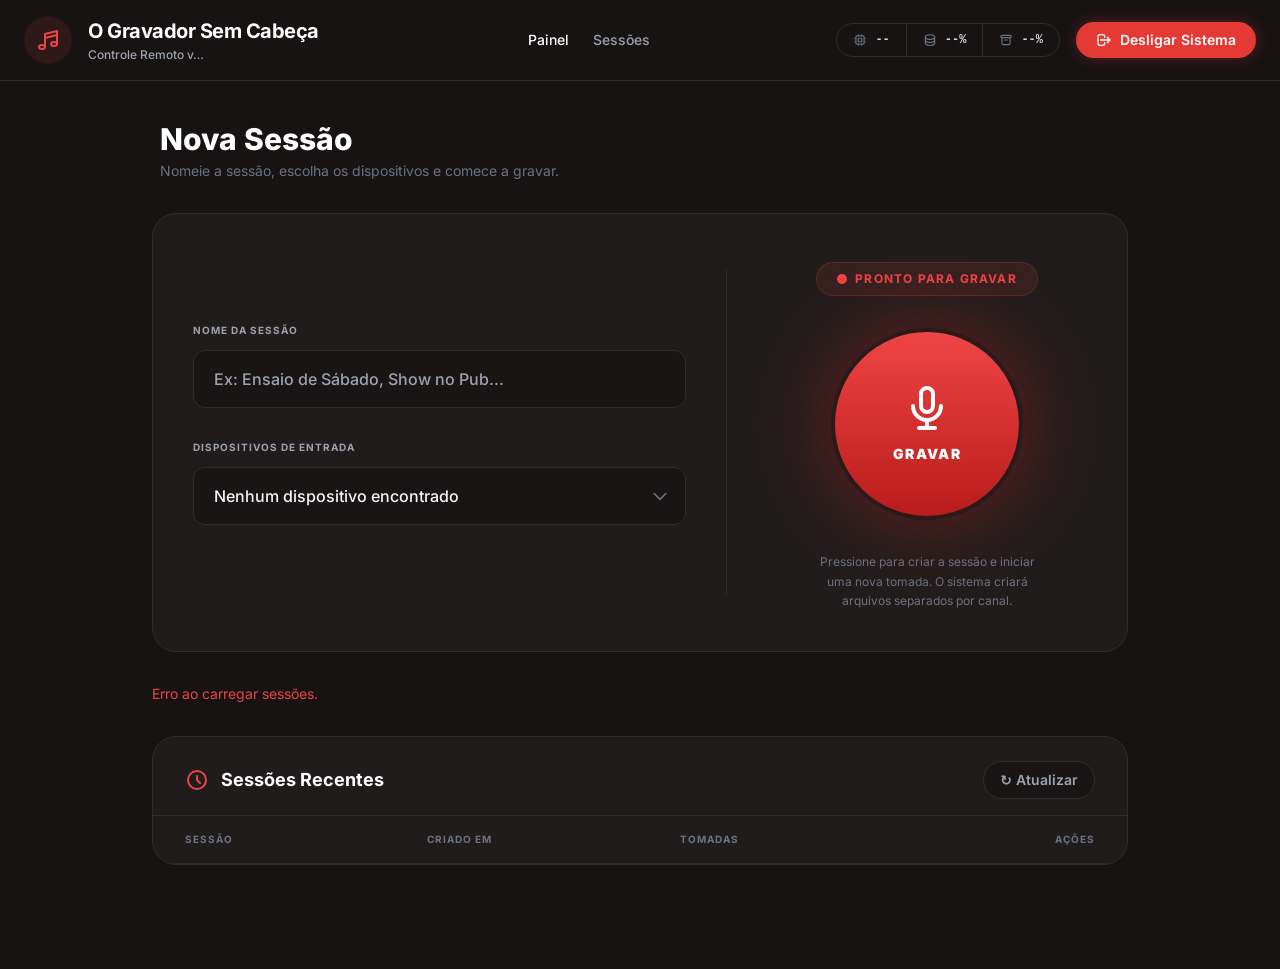
==== commit 753ca4a5: "feat(ui): make main screen the new-session recording screen Replaces the dashboard quick record with" ====
--- a/static/index.html
+++ b/static/index.html
@@ -17,66 +17,71 @@
 
         <div class="flex items-center justify-between px-2">
             <div>
-                <h1 class="text-2xl md:text-3xl font-extrabold text-white">Painel de Controle</h1>
-                <p class="text-sm text-gray-500 mt-1">Controle as gravações do estúdio em tempo real.</p>
+                <h1 class="text-2xl md:text-3xl font-extrabold text-white">Nova Sessão</h1>
+                <p class="text-sm text-gray-500 mt-1">Nomeie a sessão, escolha os dispositivos e comece a gravar.</p>
             </div>
         </div>
 
-        <!-- Gravação Rápida -->
-        <div class="card-bg rounded-3xl border border-custom p-6 md:p-8">
-            <div class="flex items-center gap-3 mb-6">
-                <div class="w-10 h-10 rounded-full bg-red-500/10 flex items-center justify-center text-red-500">
-                    <svg class="w-5 h-5" fill="none" stroke="currentColor" viewBox="0 0 24 24"><path stroke-linecap="round" stroke-linejoin="round" stroke-width="2" d="M19 11a7 7 0 01-7 7m0 0a7 7 0 01-7-7m7 7v4m0 0H8m4 0h4m-4-8a3 3 0 01-3-3V5a3 3 0 116 0v6a3 3 0 01-3 3z"></path></svg>
-                </div>
+        <!-- Nova Sessão / Gravação -->
+        <div class="card-bg rounded-3xl border border-custom p-6 md:p-10 flex flex-col md:flex-row gap-8 md:gap-10">
+
+            <!-- Coluna Esquerda: Inputs -->
+            <div class="flex-1 flex flex-col justify-center gap-8">
+
+                <!-- Nome da Sessão -->
                 <div>
-                    <h3 class="text-lg font-bold text-white">Gravação Rápida</h3>
-                    <p class="text-xs text-gray-500 mt-0.5">Cria uma sessão anônima que você pode renomear depois.</p>
-                </div>
-            </div>
-
-            <!-- Estado: pronto para gravar -->
-            <div id="devicePicker">
-                <div class="flex flex-wrap items-center gap-4">
-                    <label class="block text-[10px] font-bold text-gray-400 uppercase tracking-widest mb-1 w-full">Dispositivo de Entrada</label>
-                    <div class="relative flex-1 min-w-[250px]">
+                    <label class="block text-[10px] font-bold text-gray-400 uppercase tracking-widest mb-3">Nome da Sessão</label>
+                    <input id="sessionName" type="text" placeholder="Ex: Ensaio de Sábado, Show no Pub..."
+                           class="input-bg border border-custom rounded-xl w-full py-4 pl-5 pr-5 text-gray-100 font-medium focus:outline-none focus:border-red-500/50 transition-colors">
+                </div>
+
+                <!-- Dispositivos de Entrada -->
+                <div>
+                    <label class="block text-[10px] font-bold text-gray-400 uppercase tracking-widest mb-3">Dispositivos de Entrada</label>
+                    <div class="relative">
                         <select id="deviceSelect" class="input-bg border border-custom rounded-xl w-full py-4 pl-5 pr-12 text-gray-100 font-medium appearance-none focus:outline-none focus:border-red-500/50 transition-colors cursor-pointer">
-                            <option value="" disabled selected class="bg-card">Carregando dispositivos...</option>
+                            <option value="all" class="bg-card">Carregando dispositivos...</option>
                         </select>
                         <div class="absolute right-4 top-1/2 -translate-y-1/2 text-gray-500 pointer-events-none">
                             <svg class="w-5 h-5" fill="none" stroke="currentColor" viewBox="0 0 24 24"><path stroke-linecap="round" stroke-linejoin="round" stroke-width="2" d="M19 9l-7 7-7-7"></path></svg>
                         </div>
                     </div>
-                    <button id="btnRecord" class="bg-gradient-to-b from-[#ef4444] to-[#b91c1c] hover:from-red-500 hover:to-red-700 text-white font-black py-4 px-8 rounded-full transition-all shadow-[0_0_15px_rgba(229,57,53,0.3)] text-sm tracking-widest w-full md:w-auto">
-                        INICIAR GRAVAÇÃO
+
+                    <!-- Tags de Dispositivos -->
+                    <div id="deviceTags" class="flex flex-wrap gap-3 mt-4"></div>
+                </div>
+            </div>
+
+            <!-- Divisor -->
+            <div class="hidden md:block w-px bg-[#332b2b] my-4"></div>
+
+            <!-- Coluna Direita: Botão de Gravar -->
+            <div class="w-full md:w-80 flex flex-col items-center justify-center pt-2">
+                <!-- Status -->
+                <div id="recPill" class="bg-red-500/10 text-red-500 px-5 py-2 rounded-full text-xs font-bold tracking-widest flex items-center gap-2 mb-8 border border-red-500/20">
+                    <div id="recDot" class="w-2.5 h-2.5 bg-red-500 rounded-full animate-pulse"></div>
+                    <span id="recPillText">PRONTO PARA GRAVAR</span>
+                </div>
+
+                <!-- Botão Gigante -->
+                <div class="relative group cursor-pointer">
+                    <div id="recGlow" class="absolute inset-0 bg-red-600 rounded-full blur-[40px] opacity-40 group-hover:opacity-60 transition-opacity duration-500"></div>
+
+                    <button id="btnRecord" class="relative w-44 h-44 md:w-48 md:h-48 bg-gradient-to-b from-[#ef4444] to-[#b91c1c] rounded-full flex flex-col items-center justify-center text-white border-4 border-[#2a1a1a] glow-effect group-hover:scale-105 transition-all duration-300">
+                        <svg id="recIcon" class="w-12 h-12 mb-2" fill="none" stroke="currentColor" viewBox="0 0 24 24">
+                            <path id="recIconPath" stroke-linecap="round" stroke-linejoin="round" stroke-width="2" d="M19 11a7 7 0 01-7 7m0 0a7 7 0 01-7-7m7 7v4m0 0H8m4 0h4m-4-8a3 3 0 01-3-3V5a3 3 0 116 0v6a3 3 0 01-3 3z"></path>
+                        </svg>
+                        <span id="recLabel" class="font-black tracking-widest text-sm mt-1">GRAVAR</span>
                     </button>
                 </div>
 
-                <div class="mt-4 flex items-center gap-2">
-                    <input id="showAllDevices" type="checkbox" class="w-4 h-4 accent-red-500 bg-surface border-custom rounded">
-                    <label for="showAllDevices" class="ml-2 text-sm font-medium text-gray-400 select-none cursor-pointer">Mostrar todos os dispositivos (incluindo hardware interno)</label>
-                </div>
-            </div>
-
-            <!-- Estado: gravando -->
-            <div id="recordingView" class="hidden">
-                <div class="flex flex-col md:flex-row md:items-center gap-6">
-                    <div class="flex-1">
-                        <div class="flex items-center gap-3">
-                            <div class="w-3 h-3 bg-red-500 rounded-full animate-pulse"></div>
-                            <span class="text-sm font-bold tracking-widest text-red-400">GRAVANDO</span>
-                            <span id="recElapsed" class="font-mono text-gray-300 text-lg">00:00</span>
-                        </div>
-                        <p id="recDevice" class="text-xs text-gray-500 mt-2 font-mono truncate"></p>
-                        <p class="text-xs text-gray-500 mt-1">Sessão anônima criada. Ao parar, você poderá renomeá-la e ver as tomadas.</p>
-                    </div>
-                    <button id="btnStop" class="bg-gradient-to-b from-slate-600 to-slate-900 hover:from-slate-500 hover:to-slate-800 text-white font-black py-4 px-8 rounded-full transition-all text-sm tracking-widest w-full md:w-auto">
-                        PARAR GRAVAÇÃO
-                    </button>
-                </div>
-            </div>
-
-            <p id="statusMsg" class="mt-2 text-sm h-5 text-red-500"></p>
+                <p id="recHint" class="text-xs text-gray-500 text-center mt-8 max-w-[220px] leading-relaxed">
+                    Pressione para criar a sessão e iniciar uma nova tomada. O sistema criará arquivos separados por canal.
+                </p>
+            </div>
         </div>
+
+        <p id="statusMsg" class="text-sm h-5 text-red-500"></p>
 
         <!-- Sessões Recentes -->
         <div class="card-bg rounded-3xl border border-custom overflow-hidden">
@@ -107,7 +112,7 @@
 
             <div id="emptyState" class="hidden p-12 text-center">
                 <div class="w-14 h-14 mx-auto rounded-full bg-card border border-custom flex items-center justify-center text-2xl">🎙️</div>
-                <p class="mt-4 text-gray-500 font-medium">Nenhuma sessão ainda. Pressione INICIAR GRAVAÇÃO para começar!</p>
+                <p class="mt-4 text-gray-500 font-medium">Nenhuma sessão ainda. Preencha o nome e pressione GRAVAR para começar!</p>
             </div>
         </div>
     </main>
@@ -118,65 +123,113 @@
     </footer>
 
     <script>
-        let allDevices = [];
-        let currentQuick = null;
-        let quickState = 'idle';
+        let sessionId = null;
+        let isRecording = false;
+        let selectedDevices = [];
+        let availableDevices = [];
         let recStartTime = null;
         let recTimer = null;
 
-        const select = document.getElementById('deviceSelect');
-        const btnRecord = document.getElementById('btnRecord');
-        const btnStop = document.getElementById('btnStop');
+        const el = {
+            name: document.getElementById('sessionName'),
+            deviceSelect: document.getElementById('deviceSelect'),
+            deviceTags: document.getElementById('deviceTags'),
+            recPill: document.getElementById('recPill'),
+            recDot: document.getElementById('recDot'),
+            recPillText: document.getElementById('recPillText'),
+            btnRecord: document.getElementById('btnRecord'),
+            recGlow: document.getElementById('recGlow'),
+            recIcon: document.getElementById('recIcon'),
+            recIconPath: document.getElementById('recIconPath'),
+            recLabel: document.getElementById('recLabel'),
+            recHint: document.getElementById('recHint'),
+        };
         const statusMsg = document.getElementById('statusMsg');
-        const showAllCheckbox = document.getElementById('showAllDevices');
-        const devicePicker = document.getElementById('devicePicker');
-        const recordingView = document.getElementById('recordingView');
-        const recElapsed = document.getElementById('recElapsed');
-        const recDevice = document.getElementById('recDevice');
         const tableBody = document.querySelector('#sessionsTable');
         const cardsContainer = document.querySelector('#sessionsCards');
         const emptyState = document.getElementById('emptyState');
 
-        // --- Lógica de Dispositivos ---
-        function renderDevices() {
-            const showAll = showAllCheckbox.checked;
-
-            select.innerHTML = '<option value="" disabled selected class="bg-card">Selecione um dispositivo</option>';
-
-            let filtered = allDevices.filter(d => {
-                if (d.name === 'null') return true;
-                if (showAll) return true;
-                return d.name.startsWith('plughw');
-            });
-
-            filtered.sort((a, b) => {
-                if (a.name === 'null') return -1;
-                if (b.name === 'null') return 1;
-                return a.name.localeCompare(b.name);
-            });
-
-            filtered.forEach(d => {
-                const opt = document.createElement('option');
-                opt.value = d.name;
-                opt.textContent = d.name;
-                opt.className = 'bg-card';
-                select.appendChild(opt);
-            });
-        }
-
+        // --- Dispositivos ---
         async function loadDevices() {
             try {
                 const data = await api('/devices');
-                allDevices = data.devices || [];
-                renderDevices();
+                availableDevices = (data.devices || [])
+                    .filter(d => d.name.startsWith('plughw'))
+                    .map(d => d.name);
+                renderDeviceSelect();
             } catch (e) {
-                statusMsg.textContent = 'Erro ao carregar dispositivos.';
-            }
-        }
-
-        showAllCheckbox.addEventListener('change', renderDevices);
-
-        // --- Gravação Rápida ---
+                el.deviceSelect.innerHTML = '<option value="all" class="bg-card">Nenhum dispositivo encontrado</option>';
+            }
+        }
+
+        function renderDeviceSelect() {
+            const n = availableDevices.length;
+            el.deviceSelect.innerHTML = `<option value="all" class="bg-card">Todos os Dispositivos (${n})</option>` +
+                availableDevices.map(d => `<option value="${d}" class="bg-card">${d}</option>`).join('');
+            el.deviceSelect.value = 'all';
+            setSelectedDevices(availableDevices.slice());
+        }
+
+        function setSelectedDevices(devices) {
+            selectedDevices = devices;
+            renderDeviceTags();
+        }
+
+        function renderDeviceTags() {
+            el.deviceTags.innerHTML = '';
+            selectedDevices.forEach(name => {
+                const tag = document.createElement('div');
+                tag.className = 'input-bg border border-custom rounded-full px-4 py-1.5 text-xs text-gray-400 flex items-center gap-2';
+                tag.innerHTML = `
+                    <svg class="w-3 h-3" fill="none" stroke="currentColor" viewBox="0 0 24 24"><path stroke-linecap="round" stroke-linejoin="round" stroke-width="2" d="M19 11a7 7 0 01-7 7m0 0a7 7 0 01-7-7m7 7v4m0 0H8m4 0h4m-4-8a3 3 0 01-3-3V5a3 3 0 116 0v6a3 3 0 01-3 3z"></path></svg>
+                    <span>${name}</span>
+                    <button class="text-gray-500 hover:text-red-400 transition-colors" title="Remover dispositivo">
+                        <svg class="w-3 h-3" fill="none" stroke="currentColor" viewBox="0 0 24 24"><path stroke-linecap="round" stroke-linejoin="round" stroke-width="2" d="M6 18L18 6M6 6l12 12"></path></svg>
+                    </button>`;
+                tag.querySelector('button').onclick = () => removeDevice(name);
+                el.deviceTags.appendChild(tag);
+            });
+        }
+
+        function removeDevice(name) {
+            const next = selectedDevices.filter(d => d !== name);
+            if (next.length === 0) {
+                el.deviceSelect.value = 'all';
+                setSelectedDevices(availableDevices.slice());
+            } else {
+                setSelectedDevices(next);
+            }
+        }
+
+        el.deviceSelect.addEventListener('change', () => {
+            if (el.deviceSelect.value === 'all') {
+                setSelectedDevices(availableDevices.slice());
+            } else {
+                setSelectedDevices([el.deviceSelect.value]);
+            }
+        });
+
+        // --- Botão de Gravar ---
+        function updateRecordButton() {
+            if (isRecording) {
+                el.btnRecord.className = 'relative w-44 h-44 md:w-48 md:h-48 bg-gradient-to-b from-slate-600 to-slate-900 rounded-full flex flex-col items-center justify-center text-white border-4 border-[#2a1a1a] group-hover:scale-105 transition-all duration-300';
+                el.recIconPath.setAttribute('d', 'M6 6h12v12H6z');
+                el.recLabel.textContent = 'PARAR';
+                el.recGlow.className = 'absolute inset-0 bg-slate-700 rounded-full blur-[40px] opacity-50';
+                el.recPill.className = 'bg-red-500/20 text-red-400 px-5 py-2 rounded-full text-xs font-bold tracking-widest flex items-center gap-2 mb-8 border border-red-500/30';
+                el.recDot.className = 'w-2.5 h-2.5 bg-red-500 rounded-full animate-pulse';
+                el.recPillText.textContent = 'GRAVANDO...';
+            } else {
+                el.btnRecord.className = 'relative w-44 h-44 md:w-48 md:h-48 bg-gradient-to-b from-[#ef4444] to-[#b91c1c] rounded-full flex flex-col items-center justify-center text-white border-4 border-[#2a1a1a] glow-effect group-hover:scale-105 transition-all duration-300';
+                el.recIconPath.setAttribute('d', 'M19 11a7 7 0 01-7 7m0 0a7 7 0 01-7-7m7 7v4m0 0H8m4 0h4m-4-8a3 3 0 01-3-3V5a3 3 0 116 0v6a3 3 0 01-3 3z');
+                el.recLabel.textContent = 'GRAVAR';
+                el.recGlow.className = 'absolute inset-0 bg-red-600 rounded-full blur-[40px] opacity-40 group-hover:opacity-60 transition-opacity duration-500';
+                el.recPill.className = 'bg-red-500/10 text-red-500 px-5 py-2 rounded-full text-xs font-bold tracking-widest flex items-center gap-2 mb-8 border border-red-500/20';
+                el.recDot.className = 'w-2.5 h-2.5 bg-red-500 rounded-full animate-pulse';
+                el.recPillText.textContent = 'PRONTO PARA GRAVAR';
+            }
+        }
+
         function startElapsedTimer() {
             recStartTime = Date.now();
             clearInterval(recTimer);
@@ -185,68 +238,53 @@
                 const hh = String(Math.floor(s / 3600)).padStart(2, '0');
                 const mm = String(Math.floor((s % 3600) / 60)).padStart(2, '0');
                 const ss = String(s % 60).padStart(2, '0');
-                recElapsed.textContent = `${hh}:${mm}:${ss}`;
+                el.recPillText.textContent = `GRAVANDO ${hh}:${mm}:${ss}`;
             }, 1000);
         }
 
         function stopElapsedTimer() {
             clearInterval(recTimer);
-            recTimer = null;
             recStartTime = null;
         }
 
-        function renderQuickState() {
-            devicePicker.classList.toggle('hidden', quickState === 'recording');
-            recordingView.classList.toggle('hidden', quickState !== 'recording');
-        }
-
-        async function startQuickRecord() {
-            if (!select.value) {
-                statusMsg.textContent = 'Selecione um dispositivo.';
-                return;
-            }
-            btnRecord.disabled = true;
-            statusMsg.textContent = '';
+        el.btnRecord.addEventListener('click', async () => {
+            el.btnRecord.disabled = true;
             try {
-                const data = await api('/quick/start', {
-                    method: 'POST',
-                    headers: { 'Content-Type': 'application/json' },
-                    body: JSON.stringify({ devices: [select.value] })
-                });
-                currentQuick = data;
-                quickState = 'recording';
-                recDevice.textContent = select.value;
-                recElapsed.textContent = '00:00';
-                startElapsedTimer();
-                renderQuickState();
+                if (!isRecording) {
+                    const name = el.name.value.trim();
+                    if (!name) {
+                        statusMsg.textContent = 'Digite um nome para a sessão.';
+                        return;
+                    }
+                    if (!selectedDevices.length) {
+                        statusMsg.textContent = 'Selecione pelo menos um dispositivo de entrada.';
+                        return;
+                    }
+                    statusMsg.textContent = '';
+                    const data = await api('/session/start', {
+                        method: 'POST',
+                        headers: { 'Content-Type': 'application/json' },
+                        body: JSON.stringify({ name: name, devices: selectedDevices }),
+                    });
+                    sessionId = data.session_id;
+                    isRecording = true;
+                    startElapsedTimer();
+                    updateRecordButton();
+                } else {
+                    await api(`/session/${sessionId}/take/stop`, { method: 'POST' });
+                    stopElapsedTimer();
+                    const sid = sessionId;
+                    sessionId = null;
+                    isRecording = false;
+                    updateRecordButton();
+                    window.location.href = `/sessions?id=${sid}`;
+                }
             } catch (e) {
-                statusMsg.textContent = e.message || 'Erro ao iniciar gravação.';
+                statusMsg.textContent = e.message || 'Erro ao controlar a gravação.';
             } finally {
-                btnRecord.disabled = false;
-            }
-        }
-
-        async function stopQuickRecord() {
-            if (!currentQuick) return;
-            btnStop.disabled = true;
-            statusMsg.textContent = '';
-            try {
-                await api(`/session/${currentQuick.session_id}/take/stop`, { method: 'POST' });
-                stopElapsedTimer();
-                const sid = currentQuick.session_id;
-                currentQuick = null;
-                quickState = 'idle';
-                renderQuickState();
-                window.location.href = `/sessions?id=${sid}`;
-            } catch (e) {
-                statusMsg.textContent = e.message || 'Erro ao parar gravação.';
-            } finally {
-                btnStop.disabled = false;
-            }
-        }
-
-        btnRecord.addEventListener('click', startQuickRecord);
-        btnStop.addEventListener('click', stopQuickRecord);
+                el.btnRecord.disabled = false;
+            }
+        });
 
         // --- Sessões Recentes ---
         function latestTake(session) {
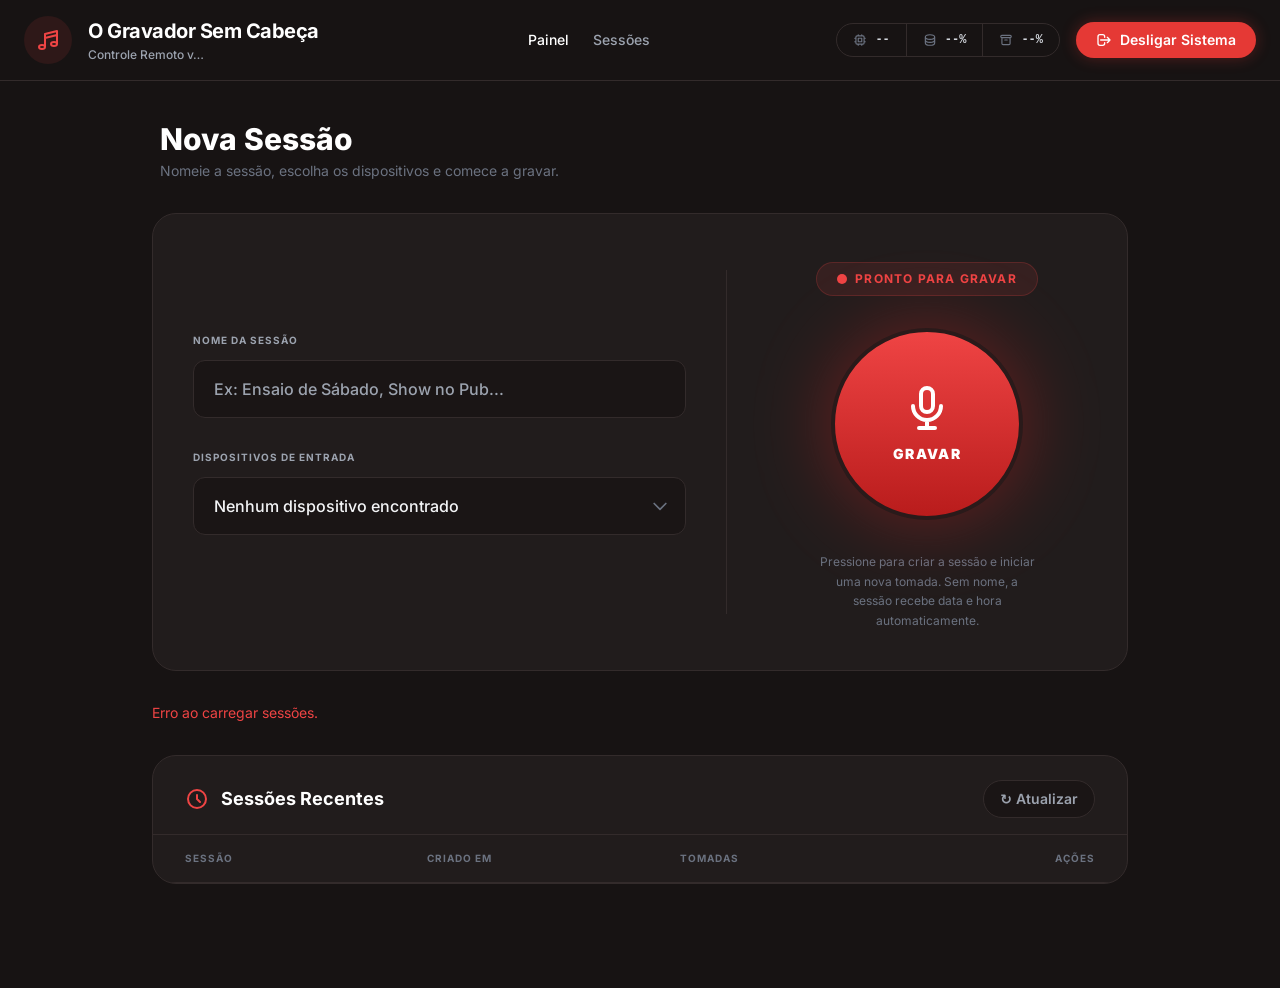
==== commit 00c21f5d: "feat(session): auto-name sessions with date/time when blank POST /api/v1/session/start no longer rej" ====
--- a/static/index.html
+++ b/static/index.html
@@ -76,7 +76,7 @@
                 </div>
 
                 <p id="recHint" class="text-xs text-gray-500 text-center mt-8 max-w-[220px] leading-relaxed">
-                    Pressione para criar a sessão e iniciar uma nova tomada. O sistema criará arquivos separados por canal.
+                    Pressione para criar a sessão e iniciar uma nova tomada. Sem nome, a sessão recebe data e hora automaticamente.
                 </p>
             </div>
         </div>
@@ -112,7 +112,7 @@
 
             <div id="emptyState" class="hidden p-12 text-center">
                 <div class="w-14 h-14 mx-auto rounded-full bg-card border border-custom flex items-center justify-center text-2xl">🎙️</div>
-                <p class="mt-4 text-gray-500 font-medium">Nenhuma sessão ainda. Preencha o nome e pressione GRAVAR para começar!</p>
+                <p class="mt-4 text-gray-500 font-medium">Nenhuma sessão ainda. Escolha os dispositivos e pressione GRAVAR para começar!</p>
             </div>
         </div>
     </main>
@@ -252,10 +252,6 @@
             try {
                 if (!isRecording) {
                     const name = el.name.value.trim();
-                    if (!name) {
-                        statusMsg.textContent = 'Digite um nome para a sessão.';
-                        return;
-                    }
                     if (!selectedDevices.length) {
                         statusMsg.textContent = 'Selecione pelo menos um dispositivo de entrada.';
                         return;
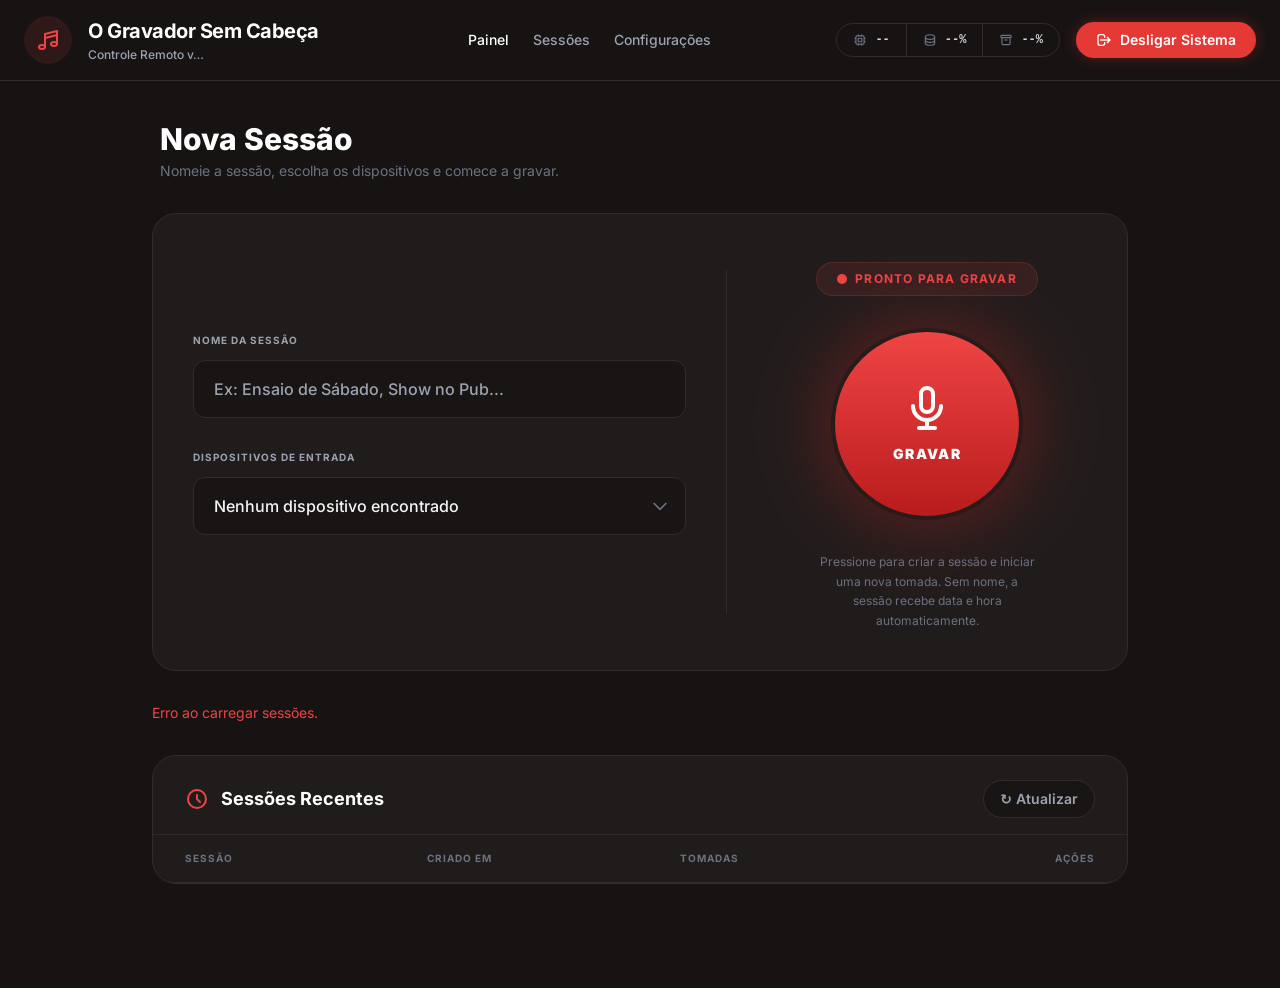
==== commit ecd7ff30: "feat(settings): name USB devices to label downloaded wavs Add a settings page to map plughw devices " ====
--- a/static/index.html
+++ b/static/index.html
@@ -150,12 +150,15 @@
         const emptyState = document.getElementById('emptyState');
 
         // --- Dispositivos ---
+        function deviceLabel(name) {
+            const dev = availableDevices.find(d => d.name === name);
+            return dev && dev.alias ? `${dev.alias} · ${dev.name}` : name;
+        }
+
         async function loadDevices() {
             try {
                 const data = await api('/devices');
-                availableDevices = (data.devices || [])
-                    .filter(d => d.name.startsWith('plughw'))
-                    .map(d => d.name);
+                availableDevices = (data.devices || []).filter(d => d.name.startsWith('plughw'));
                 renderDeviceSelect();
             } catch (e) {
                 el.deviceSelect.innerHTML = '<option value="all" class="bg-card">Nenhum dispositivo encontrado</option>';
@@ -165,9 +168,9 @@
         function renderDeviceSelect() {
             const n = availableDevices.length;
             el.deviceSelect.innerHTML = `<option value="all" class="bg-card">Todos os Dispositivos (${n})</option>` +
-                availableDevices.map(d => `<option value="${d}" class="bg-card">${d}</option>`).join('');
+                availableDevices.map(d => `<option value="${d.name}" class="bg-card">${deviceLabel(d.name)}</option>`).join('');
             el.deviceSelect.value = 'all';
-            setSelectedDevices(availableDevices.slice());
+            setSelectedDevices(availableDevices.map(d => d.name));
         }
 
         function setSelectedDevices(devices) {
@@ -182,7 +185,7 @@
                 tag.className = 'input-bg border border-custom rounded-full px-4 py-1.5 text-xs text-gray-400 flex items-center gap-2';
                 tag.innerHTML = `
                     <svg class="w-3 h-3" fill="none" stroke="currentColor" viewBox="0 0 24 24"><path stroke-linecap="round" stroke-linejoin="round" stroke-width="2" d="M19 11a7 7 0 01-7 7m0 0a7 7 0 01-7-7m7 7v4m0 0H8m4 0h4m-4-8a3 3 0 01-3-3V5a3 3 0 116 0v6a3 3 0 01-3 3z"></path></svg>
-                    <span>${name}</span>
+                    <span>${deviceLabel(name)}</span>
                     <button class="text-gray-500 hover:text-red-400 transition-colors" title="Remover dispositivo">
                         <svg class="w-3 h-3" fill="none" stroke="currentColor" viewBox="0 0 24 24"><path stroke-linecap="round" stroke-linejoin="round" stroke-width="2" d="M6 18L18 6M6 6l12 12"></path></svg>
                     </button>`;
@@ -195,7 +198,7 @@
             const next = selectedDevices.filter(d => d !== name);
             if (next.length === 0) {
                 el.deviceSelect.value = 'all';
-                setSelectedDevices(availableDevices.slice());
+                setSelectedDevices(availableDevices.map(d => d.name));
             } else {
                 setSelectedDevices(next);
             }
@@ -203,7 +206,7 @@
 
         el.deviceSelect.addEventListener('change', () => {
             if (el.deviceSelect.value === 'all') {
-                setSelectedDevices(availableDevices.slice());
+                setSelectedDevices(availableDevices.map(d => d.name));
             } else {
                 setSelectedDevices([el.deviceSelect.value]);
             }
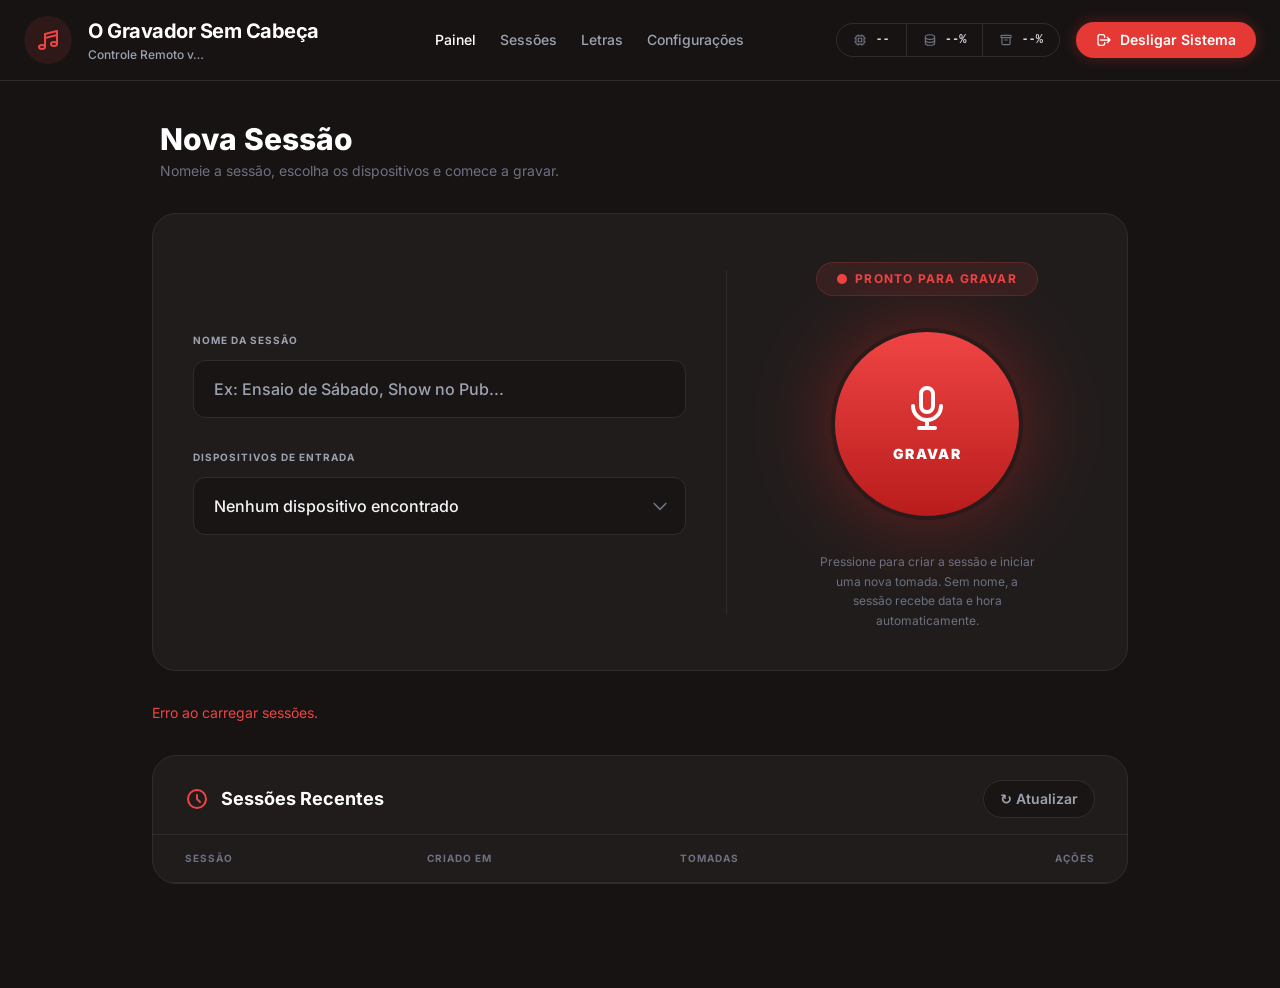
==== commit 6d94b86e: "feat(takes): record one mono file per physical channel Each selected ALSA device is probed via areco" ====
--- a/static/index.html
+++ b/static/index.html
@@ -155,6 +155,13 @@
             return dev && dev.alias ? `${dev.alias} · ${dev.name}` : name;
         }
 
+        function channelsLabel(name) {
+            const dev = availableDevices.find(d => d.name === name);
+            const n = dev && dev.channels;
+            if (!n) return '';
+            return ` · ${n} ${n === 1 ? 'canal' : 'canais'}`;
+        }
+
         async function loadDevices() {
             try {
                 const data = await api('/devices');
@@ -168,7 +175,7 @@
         function renderDeviceSelect() {
             const n = availableDevices.length;
             el.deviceSelect.innerHTML = `<option value="all" class="bg-card">Todos os Dispositivos (${n})</option>` +
-                availableDevices.map(d => `<option value="${d.name}" class="bg-card">${deviceLabel(d.name)}</option>`).join('');
+                availableDevices.map(d => `<option value="${d.name}" class="bg-card">${deviceLabel(d.name)}${channelsLabel(d.name)}</option>`).join('');
             el.deviceSelect.value = 'all';
             setSelectedDevices(availableDevices.map(d => d.name));
         }
@@ -185,7 +192,7 @@
                 tag.className = 'input-bg border border-custom rounded-full px-4 py-1.5 text-xs text-gray-400 flex items-center gap-2';
                 tag.innerHTML = `
                     <svg class="w-3 h-3" fill="none" stroke="currentColor" viewBox="0 0 24 24"><path stroke-linecap="round" stroke-linejoin="round" stroke-width="2" d="M19 11a7 7 0 01-7 7m0 0a7 7 0 01-7-7m7 7v4m0 0H8m4 0h4m-4-8a3 3 0 01-3-3V5a3 3 0 116 0v6a3 3 0 01-3 3z"></path></svg>
-                    <span>${deviceLabel(name)}</span>
+                    <span>${deviceLabel(name)}${channelsLabel(name)}</span>
                     <button class="text-gray-500 hover:text-red-400 transition-colors" title="Remover dispositivo">
                         <svg class="w-3 h-3" fill="none" stroke="currentColor" viewBox="0 0 24 24"><path stroke-linecap="round" stroke-linejoin="round" stroke-width="2" d="M6 18L18 6M6 6l12 12"></path></svg>
                     </button>`;
